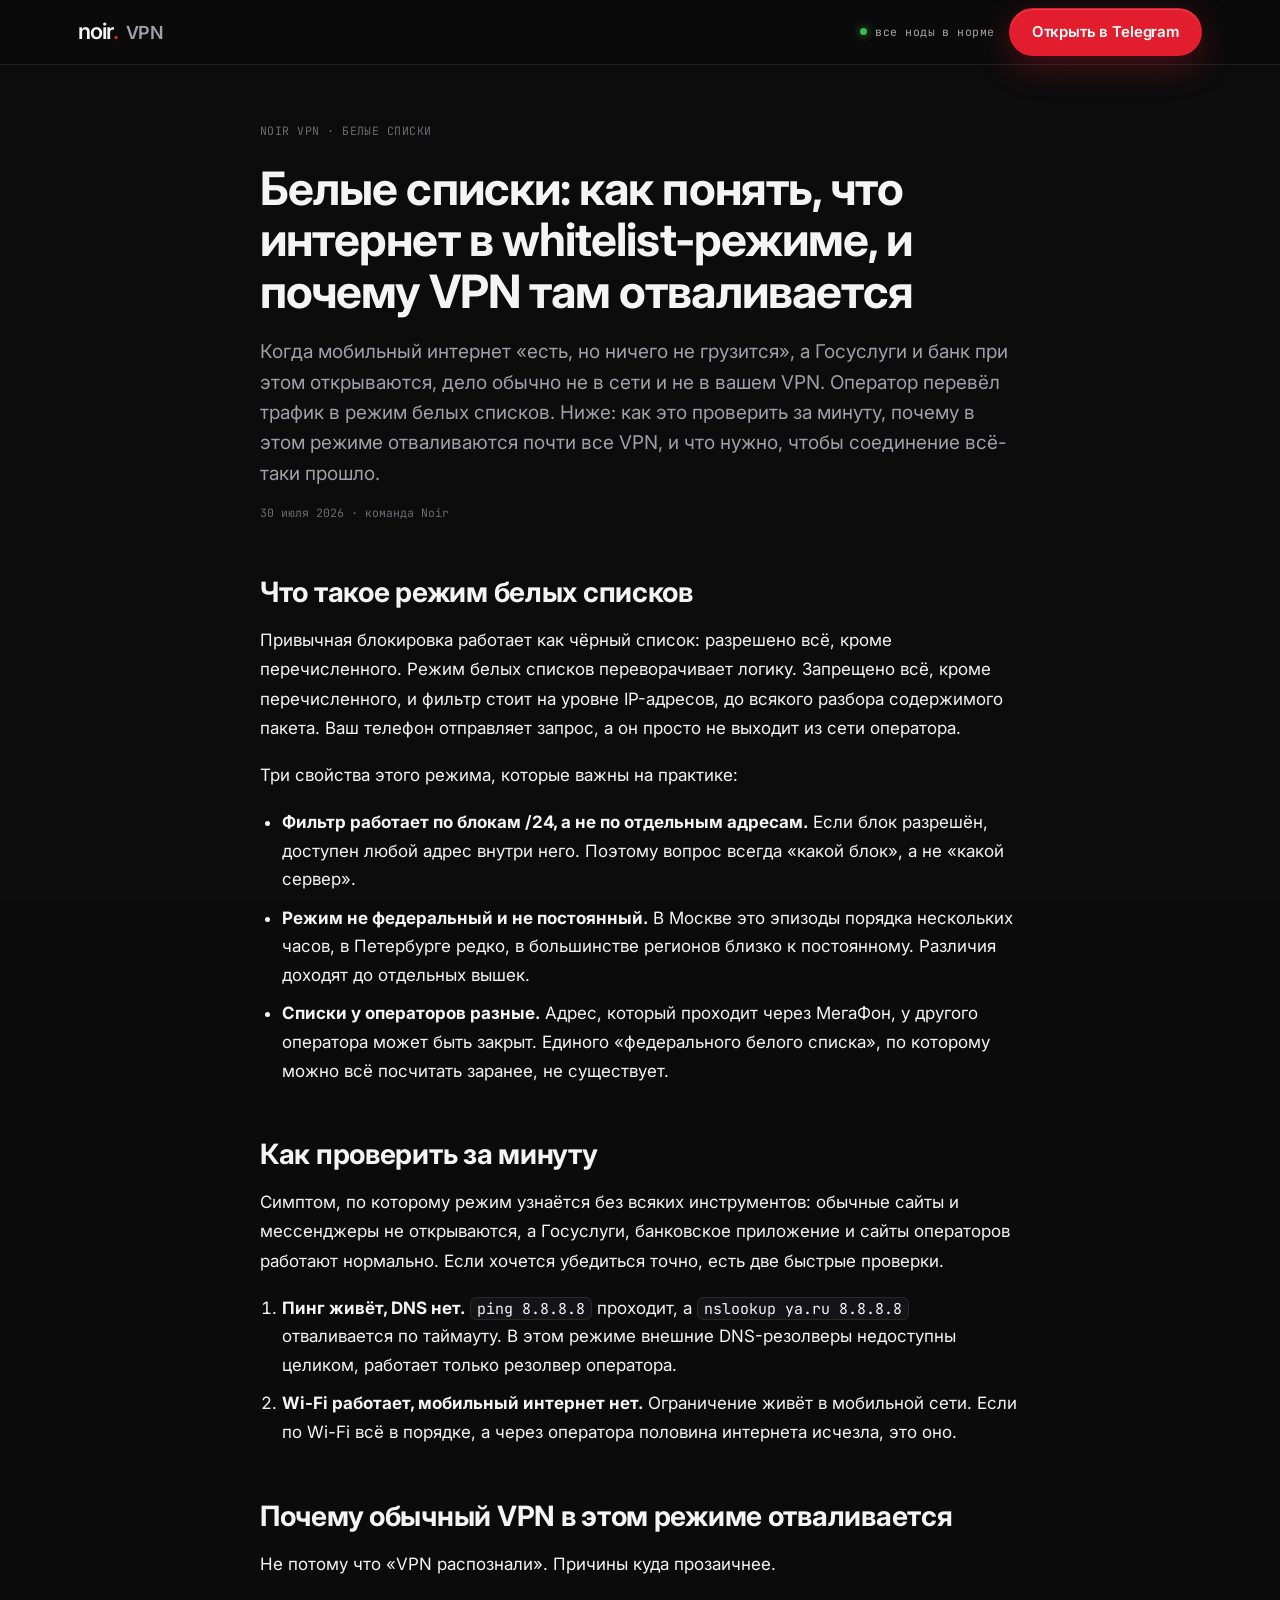
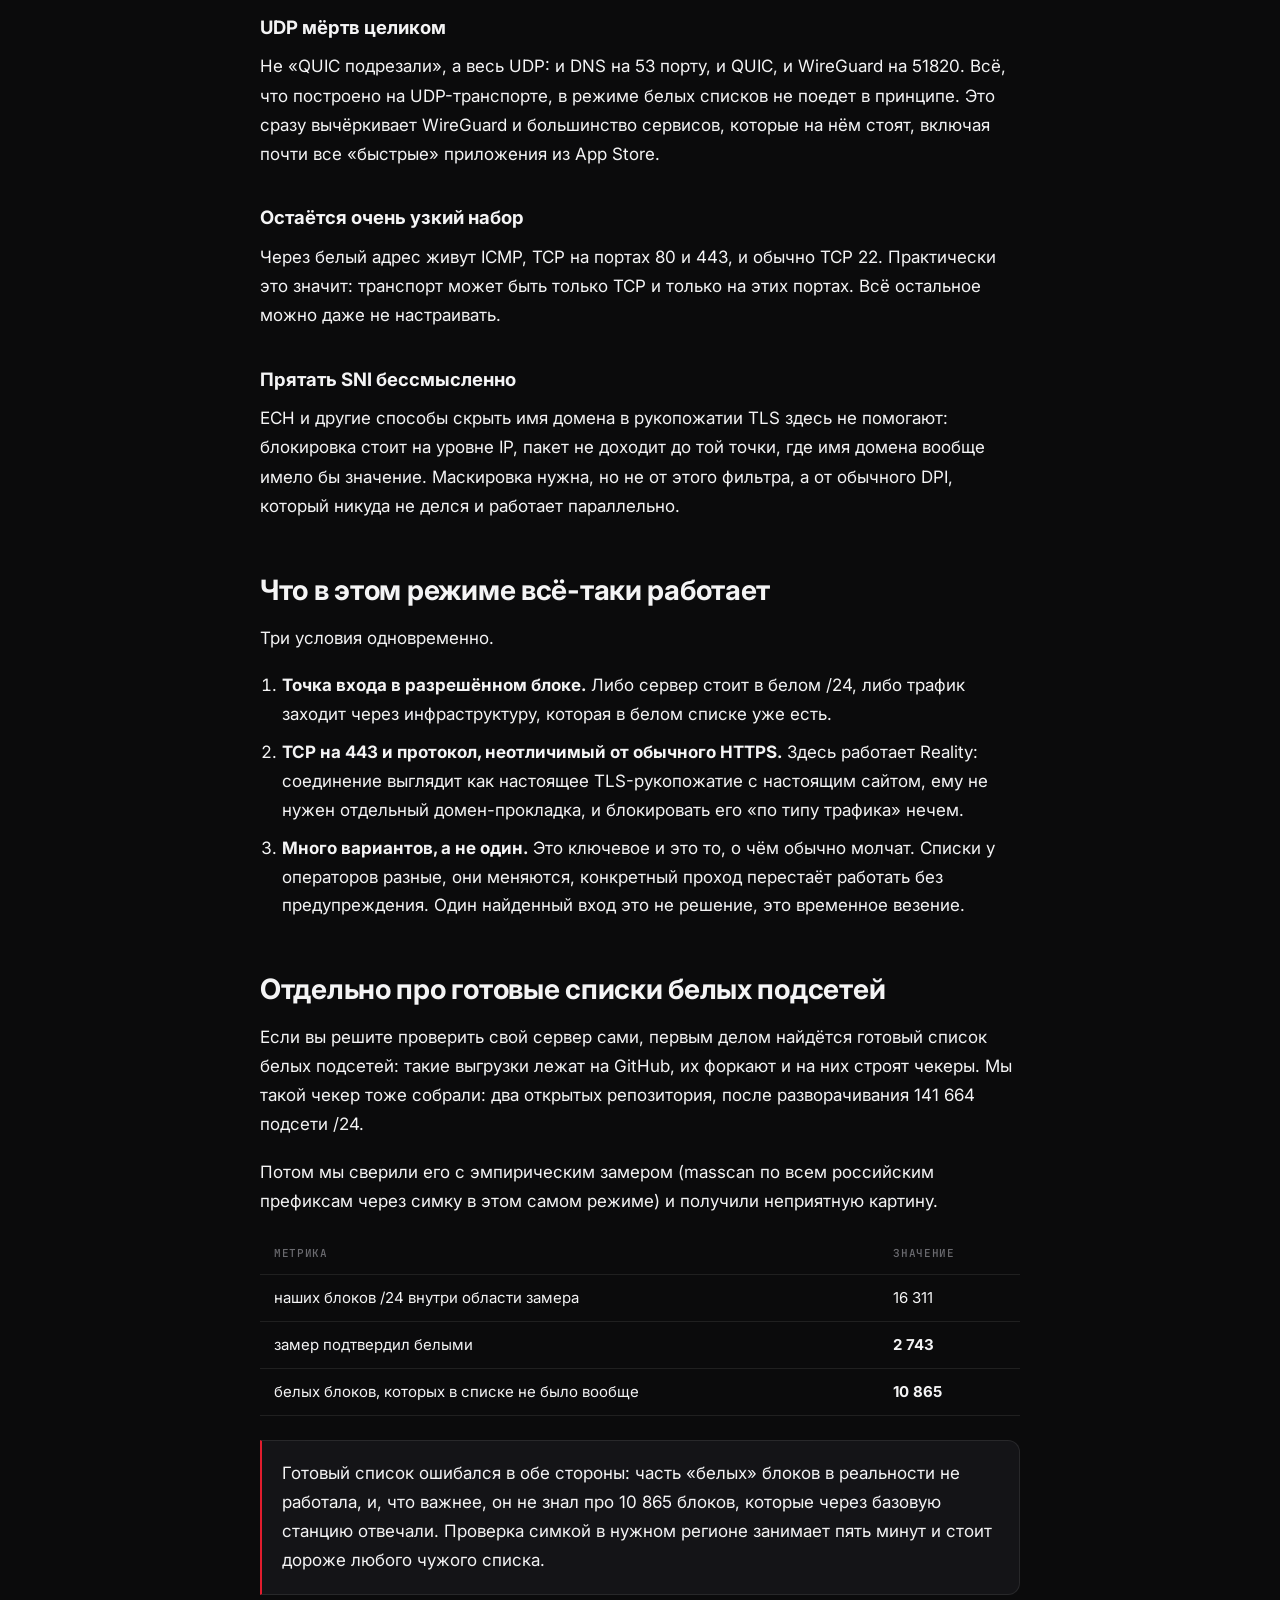
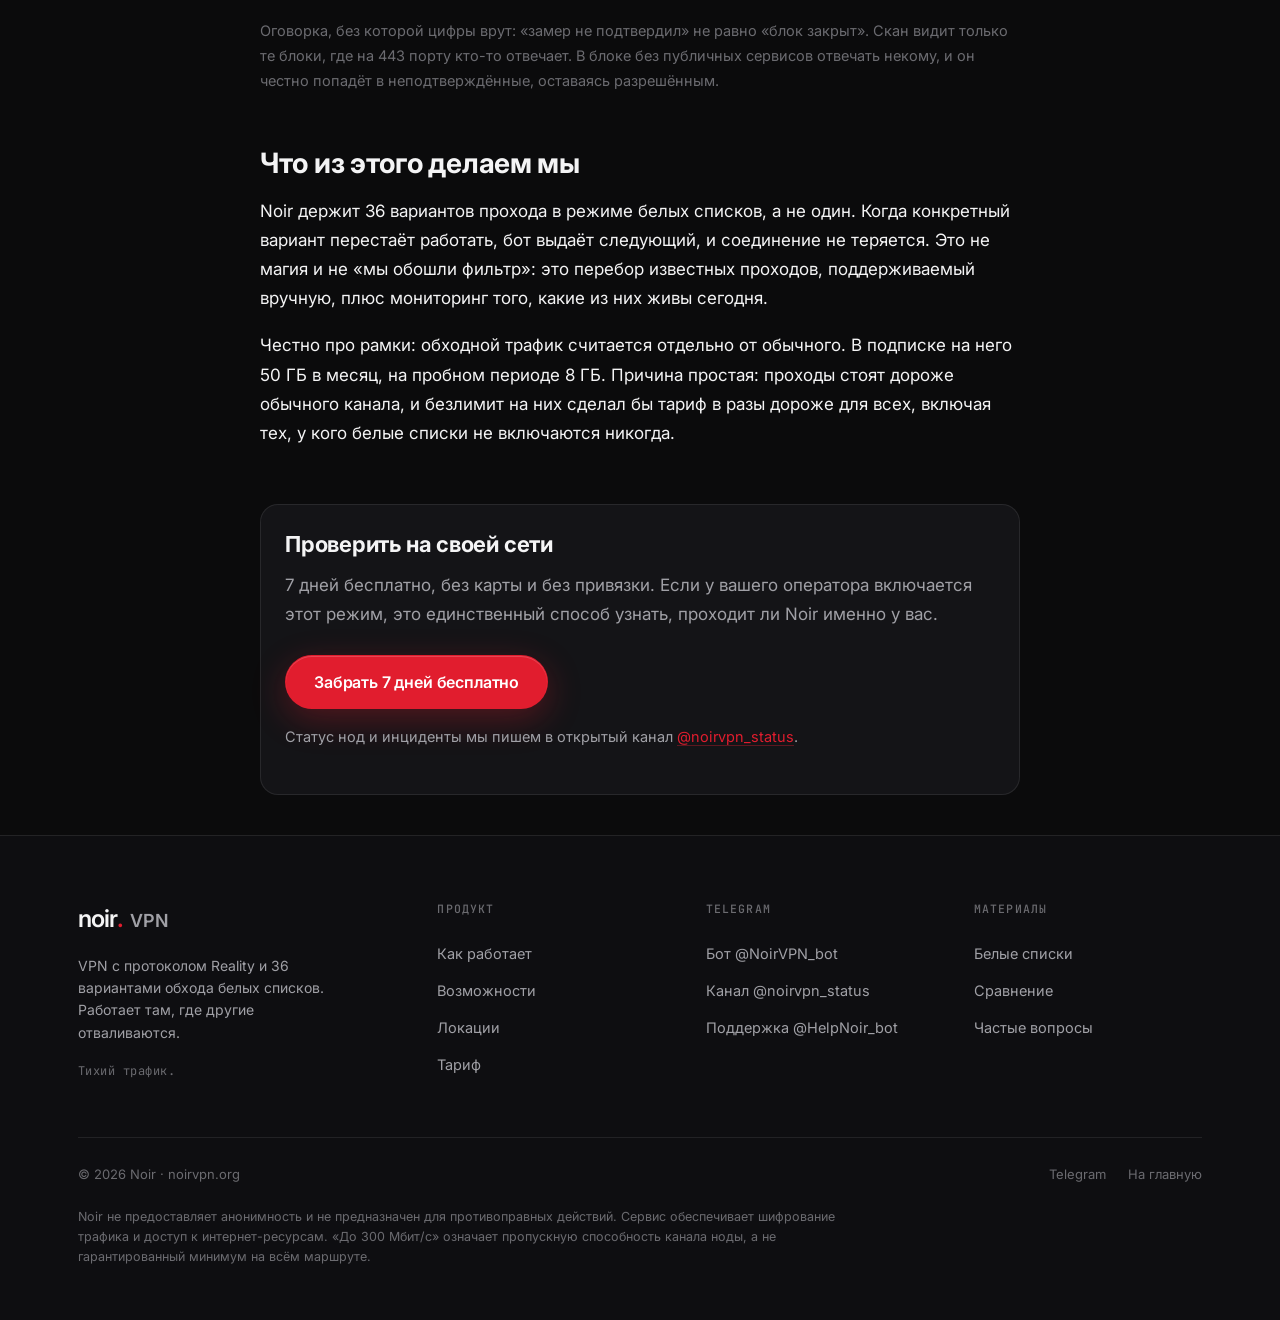
==== belye-spiski/index.html @ 599c1726 "статья про белые списки, длинные тире вычищены из текстов Новая страница noirvpn.org/belye-spiski/: " ====
<!DOCTYPE html>
<html lang="ru" data-accent="red">
<head>
<meta charset="utf-8" />
<meta name="viewport" content="width=device-width, initial-scale=1" />
<title>Белые списки: как понять, что интернет в whitelist-режиме, и почему VPN там отваливается</title>
<meta name="description" content="Что такое режим белых списков у мобильных операторов, как проверить его за минуту, почему WireGuard и QUIC в нём не работают вообще и что нужно, чтобы соединение всё-таки прошло." />
<meta name="robots" content="index, follow, max-image-preview:large, max-snippet:-1" />
<link rel="canonical" href="https://noirvpn.org/belye-spiski/" />
<meta name="theme-color" content="#0B0B0C" />

<meta property="og:type" content="article" />
<meta property="og:site_name" content="Noir VPN" />
<meta property="og:locale" content="ru_RU" />
<meta property="og:url" content="https://noirvpn.org/belye-spiski/" />
<meta property="og:title" content="Белые списки: как понять, что интернет в whitelist-режиме" />
<meta property="og:description" content="Проверка за минуту, почему UDP-протоколы в этом режиме мертвы целиком и что остаётся работать." />
<meta property="og:image" content="https://noirvpn.org/og.png" />
<meta property="og:image:width" content="1200" />
<meta property="og:image:height" content="630" />
<meta name="twitter:card" content="summary_large_image" />
<meta name="twitter:title" content="Белые списки: как понять, что интернет в whitelist-режиме" />
<meta name="twitter:description" content="Проверка за минуту, почему UDP-протоколы в этом режиме мертвы целиком и что остаётся работать." />
<meta name="twitter:image" content="https://noirvpn.org/og.png" />

<link rel="icon" href="/favicon.svg" type="image/svg+xml" />
<link rel="apple-touch-icon" href="/icon-180.png" />

<link rel="preconnect" href="https://fonts.googleapis.com" />
<link rel="preconnect" href="https://fonts.gstatic.com" crossorigin />
<link href="https://fonts.googleapis.com/css2?family=Inter:wght@400;500;600;700&family=JetBrains+Mono:wght@400;500&display=swap" rel="stylesheet" />
<link rel="stylesheet" href="/noir-landing.css" />
<style>
  .art-top{border-bottom:1px solid var(--border);background:rgba(11,11,12,0.9);backdrop-filter:blur(14px);
           position:sticky;top:0;z-index:30;}
  .art-top .wrap{display:flex;align-items:center;justify-content:space-between;gap:16px;height:64px;}
  .art{max-width:760px;margin:0 auto;padding:56px 0 40px;}
  .art .crumbs{font-family:var(--mono);font-size:11.5px;color:var(--faint);letter-spacing:0.04em;
                text-transform:uppercase;margin:0 0 22px;}
  .art .crumbs a{color:var(--faint);text-decoration:none;border-bottom:none;}
  .art .crumbs a:hover{color:var(--muted);}
  .art h1{font-size:clamp(30px,5.4vw,46px);line-height:1.12;letter-spacing:-0.02em;margin:0 0 20px;}
  .art .stand{font-size:19px;line-height:1.6;color:var(--muted);margin:0 0 14px;text-wrap:pretty;}
  .art .meta{font-family:var(--mono);font-size:11.5px;color:var(--faint);margin:0 0 44px;}
  .art h2{font-size:clamp(22px,3.4vw,28px);line-height:1.25;letter-spacing:-0.01em;margin:52px 0 16px;}
  .art h3{font-size:18.5px;margin:34px 0 10px;}
  .art p{margin:0 0 18px;line-height:1.72;text-wrap:pretty;}
  .art ul,.art ol{margin:0 0 20px;padding-left:22px;}
  .art li{margin:0 0 10px;line-height:1.68;}
  .art code{font-family:var(--mono);font-size:0.88em;background:var(--surface);border:1px solid var(--border);
            border-radius:6px;padding:1px 6px;color:var(--text);}
  .art a{color:var(--accent);text-decoration:none;border-bottom:1px solid rgba(var(--accent-rgb),0.35);}
  .art a:hover{border-bottom-color:var(--accent);}
  /* кнопки не трогаем: у них своя заливка и свой цвет текста */
  .art a.btn{color:var(--accent-ink);border-bottom:none;}
  .art a.btn:hover{border-bottom:none;}
  .art .callout{background:var(--surface);border:1px solid var(--border);border-left:2px solid var(--accent);
                border-radius:0 var(--radius-sm) var(--radius-sm) 0;padding:18px 20px;margin:0 0 24px;}
  .art .callout p:last-child{margin:0;}
  .art table{width:100%;border-collapse:collapse;margin:0 0 24px;font-size:15px;}
  .art th,.art td{text-align:left;padding:11px 14px;border-bottom:1px solid var(--border);vertical-align:top;}
  .art th{font-family:var(--mono);font-size:11px;letter-spacing:0.06em;text-transform:uppercase;color:var(--faint);
          font-weight:500;}
  .art td b{color:var(--text);}
  .art .end{margin:56px 0 0;padding:26px 24px;background:var(--surface);border:1px solid var(--border);
            border-radius:var(--radius);}
  .art .end h2{margin:0 0 12px;font-size:22px;}
  .art .end p{color:var(--muted);}
  .art .end .btn{margin-top:8px;}
  .art .note{font-size:14.5px;color:var(--faint);}
  @media (max-width:760px){
    /* на лендинге кнопка в шапке уступает место бургеру, здесь бургера нет: возвращаем её */
    .art-top .nav-cta .btn-primary{display:inline-flex;padding:0 14px;height:36px;font-size:13.5px;}
    .art-top .nav-status{display:none;}
  }
  @media (max-width:560px){
    .art{padding:36px 0 30px;}
    .art h2{margin:40px 0 14px;}
  }
</style>

<script type="application/ld+json">
{
  "@context": "https://schema.org",
  "@graph": [
    {
      "@type": "Article",
      "@id": "https://noirvpn.org/belye-spiski/#article",
      "headline": "Белые списки: как понять, что интернет в whitelist-режиме, и почему VPN там отваливается",
      "description": "Что такое режим белых списков у мобильных операторов, как проверить его за минуту, почему WireGuard и QUIC в нём не работают вообще и что нужно, чтобы соединение всё-таки прошло.",
      "inLanguage": "ru",
      "datePublished": "2026-07-30",
      "dateModified": "2026-07-30",
      "author": { "@type": "Organization", "name": "Noir VPN", "url": "https://noirvpn.org/" },
      "publisher": { "@type": "Organization", "name": "Noir VPN", "url": "https://noirvpn.org/" },
      "mainEntityOfPage": "https://noirvpn.org/belye-spiski/",
      "image": "https://noirvpn.org/og.png",
      "about": ["Whitelist-режим мобильного интернета", "Обход белых списков", "VLESS Reality"]
    },
    {
      "@type": "BreadcrumbList",
      "itemListElement": [
        { "@type": "ListItem", "position": 1, "name": "Noir VPN", "item": "https://noirvpn.org/" },
        { "@type": "ListItem", "position": 2, "name": "Белые списки", "item": "https://noirvpn.org/belye-spiski/" }
      ]
    }
  ]
}
</script>
</head>
<body>

<header class="art-top">
  <div class="wrap">
    <a class="brand" href="/" aria-label="Noir VPN">noir<span class="dot">.</span><span class="vpn">VPN</span></a>
    <div class="nav-cta">
      <span class="nav-status"><span class="live"></span>все ноды в норме</span>
      <a class="btn btn-primary" href="https://t.me/NoirVPN_bot?start=lp" target="_blank" rel="noopener">Открыть в Telegram</a>
    </div>
  </div>
</header>

<div class="wrap">
<article class="art">

  <p class="crumbs"><a href="/">Noir VPN</a> · Белые списки</p>

  <h1>Белые списки: как понять, что интернет в whitelist-режиме, и почему VPN там отваливается</h1>

  <p class="stand">Когда мобильный интернет «есть, но ничего не грузится», а Госуслуги и банк при этом
  открываются, дело обычно не в сети и не в вашем VPN. Оператор перевёл трафик в режим белых списков.
  Ниже: как это проверить за минуту, почему в этом режиме отваливаются почти все VPN, и что нужно,
  чтобы соединение всё-таки прошло.</p>

  <p class="meta">30 июля 2026 · команда Noir</p>

  <h2>Что такое режим белых списков</h2>

  <p>Привычная блокировка работает как чёрный список: разрешено всё, кроме перечисленного. Режим белых
  списков переворачивает логику. Запрещено всё, кроме перечисленного, и фильтр стоит на уровне IP-адресов,
  до всякого разбора содержимого пакета. Ваш телефон отправляет запрос, а он просто не выходит из сети
  оператора.</p>

  <p>Три свойства этого режима, которые важны на практике:</p>

  <ul>
    <li><b>Фильтр работает по блокам /24, а не по отдельным адресам.</b> Если блок разрешён, доступен
    любой адрес внутри него. Поэтому вопрос всегда «какой блок», а не «какой сервер».</li>
    <li><b>Режим не федеральный и не постоянный.</b> В Москве это эпизоды порядка нескольких часов,
    в Петербурге редко, в большинстве регионов близко к постоянному. Различия доходят до отдельных вышек.</li>
    <li><b>Списки у операторов разные.</b> Адрес, который проходит через МегаФон, у другого оператора
    может быть закрыт. Единого «федерального белого списка», по которому можно всё посчитать заранее,
    не существует.</li>
  </ul>

  <h2>Как проверить за минуту</h2>

  <p>Симптом, по которому режим узнаётся без всяких инструментов: обычные сайты и мессенджеры не
  открываются, а Госуслуги, банковское приложение и сайты операторов работают нормально. Если хочется
  убедиться точно, есть две быстрые проверки.</p>

  <ol>
    <li><b>Пинг живёт, DNS нет.</b> <code>ping 8.8.8.8</code> проходит, а <code>nslookup ya.ru 8.8.8.8</code>
    отваливается по таймауту. В этом режиме внешние DNS-резолверы недоступны целиком, работает только
    резолвер оператора.</li>
    <li><b>Wi-Fi работает, мобильный интернет нет.</b> Ограничение живёт в мобильной сети. Если по Wi-Fi
    всё в порядке, а через оператора половина интернета исчезла, это оно.</li>
  </ol>

  <h2>Почему обычный VPN в этом режиме отваливается</h2>

  <p>Не потому что «VPN распознали». Причины куда прозаичнее.</p>

  <h3>UDP мёртв целиком</h3>

  <p>Не «QUIC подрезали», а весь UDP: и DNS на 53 порту, и QUIC, и WireGuard на 51820. Всё, что построено
  на UDP-транспорте, в режиме белых списков не поедет в принципе. Это сразу вычёркивает WireGuard и
  большинство сервисов, которые на нём стоят, включая почти все «быстрые» приложения из App Store.</p>

  <h3>Остаётся очень узкий набор</h3>

  <p>Через белый адрес живут ICMP, TCP на портах 80 и 443, и обычно TCP 22. Практически это значит:
  транспорт может быть только TCP и только на этих портах. Всё остальное можно даже не настраивать.</p>

  <h3>Прятать SNI бессмысленно</h3>

  <p>ECH и другие способы скрыть имя домена в рукопожатии TLS здесь не помогают: блокировка стоит на
  уровне IP, пакет не доходит до той точки, где имя домена вообще имело бы значение. Маскировка нужна,
  но не от этого фильтра, а от обычного DPI, который никуда не делся и работает параллельно.</p>

  <h2>Что в этом режиме всё-таки работает</h2>

  <p>Три условия одновременно.</p>

  <ol>
    <li><b>Точка входа в разрешённом блоке.</b> Либо сервер стоит в белом /24, либо трафик заходит через
    инфраструктуру, которая в белом списке уже есть.</li>
    <li><b>TCP на 443 и протокол, неотличимый от обычного HTTPS.</b> Здесь работает Reality: соединение
    выглядит как настоящее TLS-рукопожатие с настоящим сайтом, ему не нужен отдельный домен-прокладка,
    и блокировать его «по типу трафика» нечем.</li>
    <li><b>Много вариантов, а не один.</b> Это ключевое и это то, о чём обычно молчат. Списки у операторов
    разные, они меняются, конкретный проход перестаёт работать без предупреждения. Один найденный вход
    это не решение, это временное везение.</li>
  </ol>

  <h2>Отдельно про готовые списки белых подсетей</h2>

  <p>Если вы решите проверить свой сервер сами, первым делом найдётся готовый список белых подсетей:
  такие выгрузки лежат на GitHub, их форкают и на них строят чекеры. Мы такой чекер тоже собрали:
  два открытых репозитория, после разворачивания 141 664 подсети /24.</p>

  <p>Потом мы сверили его с эмпирическим замером (masscan по всем российским префиксам через симку
  в этом самом режиме) и получили неприятную картину.</p>

  <table>
    <thead><tr><th>метрика</th><th>значение</th></tr></thead>
    <tbody>
      <tr><td>наших блоков /24 внутри области замера</td><td>16 311</td></tr>
      <tr><td>замер подтвердил белыми</td><td><b>2 743</b></td></tr>
      <tr><td>белых блоков, которых в списке не было вообще</td><td><b>10 865</b></td></tr>
    </tbody>
  </table>

  <div class="callout">
    <p>Готовый список ошибался в обе стороны: часть «белых» блоков в реальности не работала, и, что важнее,
    он не знал про 10 865 блоков, которые через базовую станцию отвечали. Проверка симкой в нужном регионе
    занимает пять минут и стоит дороже любого чужого списка.</p>
  </div>

  <p class="note">Оговорка, без которой цифры врут: «замер не подтвердил» не равно «блок закрыт». Скан
  видит только те блоки, где на 443 порту кто-то отвечает. В блоке без публичных сервисов отвечать
  некому, и он честно попадёт в неподтверждённые, оставаясь разрешённым.</p>

  <h2>Что из этого делаем мы</h2>

  <p>Noir держит 36 вариантов прохода в режиме белых списков, а не один. Когда конкретный вариант
  перестаёт работать, бот выдаёт следующий, и соединение не теряется. Это не магия и не «мы обошли
  фильтр»: это перебор известных проходов, поддерживаемый вручную, плюс мониторинг того, какие из них
  живы сегодня.</p>

  <p>Честно про рамки: обходной трафик считается отдельно от обычного. В подписке на него 50 ГБ в месяц,
  на пробном периоде 8 ГБ. Причина простая: проходы стоят дороже обычного канала, и безлимит на них
  сделал бы тариф в разы дороже для всех, включая тех, у кого белые списки не включаются никогда.</p>

  <div class="end">
    <h2>Проверить на своей сети</h2>
    <p>7 дней бесплатно, без карты и без привязки. Если у вашего оператора включается этот режим, это
    единственный способ узнать, проходит ли Noir именно у вас.</p>
    <a class="btn btn-primary btn-lg" href="https://t.me/NoirVPN_bot?start=lp" target="_blank" rel="noopener">Забрать 7 дней бесплатно</a>
    <p class="note" style="margin-top:16px">Статус нод и инциденты мы пишем в открытый канал
    <a href="https://t.me/noirvpn_status" target="_blank" rel="noopener">@noirvpn_status</a>.</p>
  </div>

</article>
</div>

<footer class="footer">
  <div class="wrap">
    <div class="foot-grid">
      <div class="foot-brand">
        <a class="brand" href="/">noir<span class="dot">.</span><span class="vpn">VPN</span></a>
        <p>VPN с протоколом Reality и 36 вариантами обхода белых списков. Работает там, где другие отваливаются.</p>
        <div class="tag">Тихий трафик.</div>
      </div>
      <div class="foot-col">
        <h4>Продукт</h4>
        <a href="/#how">Как работает</a>
        <a href="/#features">Возможности</a>
        <a href="/#locations">Локации</a>
        <a href="/#pricing">Тариф</a>
      </div>
      <div class="foot-col">
        <h4>Telegram</h4>
        <a href="https://t.me/NoirVPN_bot?start=lp" target="_blank" rel="noopener">Бот @NoirVPN_bot</a>
        <a href="https://t.me/noirvpn_status" target="_blank" rel="noopener">Канал @noirvpn_status</a>
        <a href="https://t.me/HelpNoir_bot" target="_blank" rel="noopener">Поддержка @HelpNoir_bot</a>
      </div>
      <div class="foot-col">
        <h4>Материалы</h4>
        <a href="/belye-spiski/">Белые списки</a>
        <a href="/#compare">Сравнение</a>
        <a href="/#faq">Частые вопросы</a>
      </div>
    </div>
    <div class="foot-bottom">
      <span class="cp">© 2026 Noir · noirvpn.org</span>
      <div class="legal">
        <a href="https://t.me/NoirVPN_bot?start=lp" target="_blank" rel="noopener">Telegram</a>
        <a href="/">На главную</a>
      </div>
    </div>
    <p class="foot-disc">Noir не предоставляет анонимность и не предназначен для противоправных действий.
    Сервис обеспечивает шифрование трафика и доступ к интернет-ресурсам. «До 300 Мбит/с» означает
    пропускную способность канала ноды, а не гарантированный минимум на всём маршруте.</p>
  </div>
</footer>

</body>
</html>
---- noir-landing.css ----
/* ============================================================
   Noir VPN — лендинг. Dark premium (ElevenLabs-spirit × Noir).
   Один акцент (красный), дозированная атмосфера, воздух, типографика.
   ============================================================ */

/* ---- tokens ---- */
:root{
  --bg:        #0B0B0C;
  --bg-2:      #0E0E11;
  --surface:   #141417;
  --surface-2: #1A1A1F;
  --border:        rgba(244,244,245,0.09);
  --border-strong: rgba(244,244,245,0.15);
  --text:   #F4F4F5;
  --muted:  #A0A0A6;
  --faint:  #6B6B70;

  /* accent — switched to monochrome by [data-accent="mono"] */
  --accent:     #E11D2E;
  --accent-rgb: 225,29,46;
  --accent-ink: #fff;            /* text colour on top of accent fill */
  --glow:       0.42;            /* atmospheric glow multiplier */

  --success: #3FB950;

  --radius:    18px;
  --radius-sm: 12px;
  --radius-lg: 26px;
  --maxw: 1180px;

  --sans: "Inter", system-ui, -apple-system, sans-serif;
  --mono: "JetBrains Mono", ui-monospace, monospace;

  --ease: cubic-bezier(.22,.61,.36,1);
}

:root[data-accent="mono"]{
  --accent:     #F4F4F5;
  --accent-rgb: 244,244,245;
  --accent-ink: #0B0B0C;
  --glow:       0.16;
}

/* ---- reset ---- */
*{box-sizing:border-box;}
html{scroll-behavior:smooth;-webkit-text-size-adjust:100%;}
body{
  margin:0;background:var(--bg);color:var(--text);
  font-family:var(--sans);font-size:17px;line-height:1.6;
  -webkit-font-smoothing:antialiased;text-rendering:optimizeLegibility;
  overflow-x:hidden;
}
a{color:inherit;text-decoration:none;}
img{max-width:100%;display:block;}
button{font-family:inherit;cursor:pointer;}
::selection{background:rgba(var(--accent-rgb),0.30);color:#fff;}

/* page-wide grain + faint horizon glow on the body */
body::before{
  content:"";position:fixed;inset:0;z-index:0;pointer-events:none;opacity:0.5;mix-blend-mode:overlay;
  background-image:url("data:image/svg+xml,%3Csvg xmlns='http://www.w3.org/2000/svg' width='140' height='140'%3E%3Cfilter id='n'%3E%3CfeTurbulence type='fractalNoise' baseFrequency='0.9' numOctaves='2' stitchTiles='stitch'/%3E%3C/filter%3E%3Crect width='100%25' height='100%25' filter='url(%23n)' opacity='0.32'/%3E%3C/svg%3E");
}

.wrap{max-width:var(--maxw);margin:0 auto;padding:0 28px;position:relative;z-index:1;}

/* ---- shared bits ---- */
.eyebrow{
  display:inline-flex;align-items:center;gap:10px;
  font-family:var(--mono);font-size:12px;font-weight:500;letter-spacing:0.16em;
  text-transform:uppercase;color:var(--muted);
}
.eyebrow::before{
  content:"";width:7px;height:7px;border-radius:50%;
  background:var(--accent);box-shadow:0 0 12px rgba(var(--accent-rgb),0.9);
}
.eyebrow.no-dot::before{display:none;}

.section{padding:118px 0;position:relative;}
.section-head{max-width:720px;margin:0 0 56px;}
.section-head.center{margin-left:auto;margin-right:auto;text-align:center;}
h2.title{
  font-size:clamp(30px,4.4vw,46px);font-weight:600;letter-spacing:-0.03em;line-height:1.06;
  margin:18px 0 0;text-wrap:balance;
}
.section-head p.lead{
  margin:20px 0 0;font-size:19px;color:var(--muted);line-height:1.55;text-wrap:pretty;
}
.accent{color:var(--accent);}

/* divider rule between sections */
.rule{height:1px;background:var(--border);max-width:var(--maxw);margin:0 auto;}

/* ---- buttons ---- */
.btn{
  display:inline-flex;align-items:center;justify-content:center;gap:9px;
  height:48px;padding:0 22px;border-radius:999px;
  font-size:15px;font-weight:600;letter-spacing:-0.01em;
  border:1px solid transparent;transition:transform .18s var(--ease),background .2s,border-color .2s,box-shadow .2s;
  white-space:nowrap;
}
.btn svg{width:17px;height:17px;}
.btn-primary{
  background:var(--accent);color:var(--accent-ink);
  box-shadow:0 1px 0 rgba(255,255,255,0.18) inset, 0 10px 34px rgba(var(--accent-rgb),0.30);
}
.btn-primary:hover{transform:translateY(-1px);box-shadow:0 1px 0 rgba(255,255,255,0.22) inset,0 14px 42px rgba(var(--accent-rgb),0.42);}
.btn-ghost{
  background:rgba(244,244,245,0.04);color:var(--text);border-color:var(--border-strong);
}
.btn-ghost:hover{background:rgba(244,244,245,0.08);transform:translateY(-1px);}
.btn-lg{height:54px;padding:0 28px;font-size:16px;}

/* ============================================================
   NAVBAR
   ============================================================ */
.nav{
  position:sticky;top:0;z-index:50;
  border-bottom:1px solid transparent;transition:border-color .3s,background .3s,backdrop-filter .3s;
}
.nav.scrolled{
  background:rgba(11,11,12,0.72);backdrop-filter:blur(18px) saturate(160%);
  -webkit-backdrop-filter:blur(18px) saturate(160%);border-bottom-color:var(--border);
}
.nav-inner{display:flex;align-items:center;gap:30px;height:70px;}
.brand{display:inline-flex;align-items:baseline;gap:0;font-weight:600;letter-spacing:-0.04em;font-size:22px;}
.brand .dot{color:var(--accent);}
.brand .vpn{font-weight:600;letter-spacing:-0.01em;margin-left:7px;font-size:18px;color:var(--muted);}
.nav-links{display:flex;align-items:center;gap:28px;margin-left:14px;}
.nav-links a{font-size:14.5px;color:var(--muted);transition:color .18s;letter-spacing:-0.005em;white-space:nowrap;}
.nav-links a:hover{color:var(--text);}
.nav-cta{margin-left:auto;display:flex;align-items:center;gap:14px;}
.nav-status{display:inline-flex;align-items:center;gap:8px;font-family:var(--mono);font-size:11.5px;color:var(--muted);letter-spacing:0.04em;white-space:nowrap;}
.nav-status .live{width:7px;height:7px;border-radius:50%;background:var(--success);box-shadow:0 0 9px rgba(63,185,80,0.8);animation:pulse 2.6s var(--ease) infinite;}
@keyframes pulse{0%,100%{opacity:1;}50%{opacity:0.45;}}
.nav-burger{display:none;width:42px;height:42px;border-radius:11px;background:rgba(244,244,245,0.05);border:1px solid var(--border);align-items:center;justify-content:center;flex-direction:column;gap:4px;}
.nav-burger i{width:17px;height:1.5px;background:var(--text);display:block;transition:transform .25s,opacity .2s;}
.nav-burger.open i:nth-child(1){transform:translateY(5.5px) rotate(45deg);}
.nav-burger.open i:nth-child(2){opacity:0;}
.nav-burger.open i:nth-child(3){transform:translateY(-5.5px) rotate(-45deg);}

/* mobile drawer */
.drawer{
  position:fixed;inset:0 0 0 auto;z-index:60;width:min(82vw,330px);
  background:var(--bg-2);border-left:1px solid var(--border);
  transform:translateX(100%);transition:transform .34s var(--ease);
  display:flex;flex-direction:column;padding:88px 26px 26px;gap:6px;
}
.drawer.open{transform:translateX(0);}
.drawer a{padding:14px 4px;font-size:18px;color:var(--text);border-bottom:1px solid var(--border);}
.drawer .btn{margin-top:18px;width:100%;}
.scrim{position:fixed;inset:0;z-index:55;background:rgba(0,0,0,0.55);opacity:0;pointer-events:none;transition:opacity .3s;backdrop-filter:blur(2px);}
.scrim.open{opacity:1;pointer-events:auto;}

/* ============================================================
   HERO
   ============================================================ */
.hero{position:relative;padding:74px 0 96px;overflow:hidden;}
.hero-atmos{position:absolute;inset:0;z-index:0;pointer-events:none;overflow:hidden;}
/* faint perspective grid, fades out toward centre */
.hero-grid{
  position:absolute;left:-20%;top:-30%;width:140%;height:150%;
  background-image:
    linear-gradient(rgba(244,244,245,0.05) 1px,transparent 1px),
    linear-gradient(90deg,rgba(244,244,245,0.05) 1px,transparent 1px);
  background-size:64px 64px;transform:perspective(900px) rotateX(54deg) scale(1.4);transform-origin:50% 18%;
  -webkit-mask:radial-gradient(120% 80% at 50% 8%,#000,transparent 70%);
  mask:radial-gradient(120% 80% at 50% 8%,#000,transparent 70%);
}
/* red horizon glow rising on the right, behind the device */
.hero-glow{
  position:absolute;right:-6%;top:38%;width:760px;height:760px;transform:translateY(-50%);
  background:radial-gradient(closest-side,
    rgba(var(--accent-rgb),calc(0.42 * var(--glow) / 0.42)),
    rgba(var(--accent-rgb),0.05) 52%,transparent 72%);
  filter:blur(20px);opacity:var(--glow);
}
.hero-glow.left{right:auto;left:-18%;top:78%;width:560px;height:560px;opacity:calc(var(--glow) * 0.6);}

.hero-inner{
  position:relative;z-index:1;display:grid;grid-template-columns:1.05fr 0.95fr;gap:60px;align-items:center;
  min-height:560px;
}
.hero-copy{max-width:560px;}
.hero h1{
  font-size:clamp(42px,6.0vw,72px);font-weight:600;letter-spacing:-0.04em;line-height:1.0;
  margin:26px 0 0;text-wrap:balance;
}
.hero h1 em{font-style:normal;color:var(--accent);}
.hero-sub{margin:26px 0 0;font-size:19.5px;line-height:1.55;color:var(--muted);max-width:500px;text-wrap:pretty;}
.hero-cta{display:flex;gap:14px;margin:36px 0 0;flex-wrap:wrap;}
.hero-trust{display:flex;flex-wrap:wrap;gap:8px 22px;margin:34px 0 0;}
.hero-trust span{display:inline-flex;align-items:center;gap:8px;font-size:13.5px;color:var(--muted);}
.hero-trust span::before{content:"";width:5px;height:5px;border-radius:50%;background:var(--faint);}
.hero-note{margin:18px 0 0;font-family:var(--mono);font-size:12px;color:var(--faint);letter-spacing:0.03em;}

/* ---- phone / Telegram bot mock ---- */
.device-col{display:flex;justify-content:center;align-items:center;position:relative;}
.phone{
  position:relative;width:300px;height:610px;border-radius:46px;
  background:linear-gradient(180deg,#1c1c20,#0d0d10);
  padding:11px;box-shadow:
    0 0 0 1px rgba(244,244,245,0.10),
    0 2px 1px rgba(255,255,255,0.10) inset,
    0 40px 90px rgba(0,0,0,0.6),
    0 0 80px rgba(var(--accent-rgb),calc(0.18 * var(--glow) / 0.42));
}
.phone-screen{
  position:relative;width:100%;height:100%;border-radius:36px;overflow:hidden;
  background:#0e1621;display:flex;flex-direction:column;
}
.phone-notch{position:absolute;top:9px;left:50%;transform:translateX(-50%);width:108px;height:26px;border-radius:14px;background:#000;z-index:5;}
/* TG chat header */
.tg-head{display:flex;align-items:center;gap:11px;padding:40px 14px 11px;background:#17212b;border-bottom:1px solid rgba(0,0,0,0.4);}
.tg-ava{width:40px;height:40px;border-radius:50%;flex:none;background:#0b0b0c;display:flex;align-items:center;justify-content:center;box-shadow:0 0 0 1px rgba(244,244,245,0.12);}
/* brand mark — «n» сквозь красную стрелу (текущий визуал бота/обложки) */
.arrow-n{position:relative;display:inline-flex;align-items:center;justify-content:center;width:var(--s);height:var(--s);flex:none;}
.arrow-n .gn{font-weight:600;font-size:calc(var(--s)*0.82);letter-spacing:-0.05em;line-height:1;color:#F4F4F5;position:relative;z-index:2;}
.arrow-n svg{position:absolute;inset:0;width:100%;height:100%;overflow:visible;}
.arrow-n .streak{z-index:1;}
.arrow-n .arrow{z-index:3;}
.tg-head .meta{min-width:0;}
.tg-head .nm{display:flex;align-items:center;gap:5px;font-size:14.5px;font-weight:600;color:#fff;}
.tg-head .nm svg{width:14px;height:14px;flex:none;}
.tg-head .st{font-size:12px;color:#5b93c4;margin-top:1px;}
/* chat body */
.tg-body{flex:1;padding:16px 13px;display:flex;flex-direction:column;gap:9px;background:
  linear-gradient(180deg,#0e1621,#0e1621);overflow:hidden;}
.tg-cover{
  border-radius:14px;overflow:hidden;position:relative;aspect-ratio:16 / 9;height:auto;flex:none;
  background:#0b0b0c;
  display:flex;align-items:center;justify-content:center;box-shadow:0 0 0 1px rgba(244,244,245,0.06);
}
.tg-cover img{width:100%;height:100%;object-fit:cover;}
.tg-cover .arrow-n{filter:drop-shadow(0 0 18px rgba(var(--accent-rgb),0.55));}
.tg-bubble{
  background:#182634;border-radius:4px 14px 14px 14px;padding:11px 13px;max-width:92%;
  font-size:12.7px;line-height:1.5;color:#e6edf3;align-self:flex-start;
}
.tg-bubble b{color:#fff;}
.tg-bubble .mono{font-family:var(--mono);font-size:11px;color:#8fb8d8;}
.tg-time{font-size:10px;color:#5b7184;text-align:right;margin-top:3px;}
.tg-btn{
  margin-top:auto;display:flex;flex-direction:column;gap:7px;
}
.tg-key{
  display:flex;align-items:center;justify-content:center;gap:8px;height:42px;border-radius:9px;
  background:rgba(var(--accent-rgb),0.16);border:1px solid rgba(var(--accent-rgb),0.42);
  color:#fff;font-size:13.5px;font-weight:600;
}
.tg-key.sec{background:rgba(255,255,255,0.05);border-color:rgba(255,255,255,0.12);color:#cdd7e0;font-weight:500;}
.tg-key .k{width:18px;height:18px;}
/* connected status pill floating on the phone */
.phone-status{
  position:absolute;left:50%;bottom:20px;transform:translateX(-50%);z-index:6;
  display:inline-flex;align-items:center;gap:8px;padding:8px 15px;border-radius:999px;
  background:rgba(11,11,12,0.86);border:1px solid var(--border-strong);backdrop-filter:blur(8px);
  font-family:var(--mono);font-size:11px;color:var(--text);white-space:nowrap;box-shadow:0 8px 24px rgba(0,0,0,0.5);
}
.phone-status .live{width:7px;height:7px;border-radius:50%;background:var(--success);box-shadow:0 0 9px rgba(63,185,80,0.9);animation:pulse 2.6s var(--ease) infinite;}

/* ============================================================
   MARQUEE / fact band
   ============================================================ */
.band{border-top:1px solid var(--border);border-bottom:1px solid var(--border);background:var(--bg-2);}
.band-inner{display:flex;flex-wrap:wrap;align-items:center;justify-content:center;gap:18px 36px;padding:24px 0;}
.band-item{display:flex;align-items:center;gap:10px;font-size:13.5px;color:var(--muted);white-space:nowrap;}
.band-item .mono{font-family:var(--mono);font-size:11.5px;color:var(--text);letter-spacing:0.02em;}
.band-item svg{width:17px;height:17px;color:var(--accent);flex:none;}

/* ============================================================
   PROBLEM
   ============================================================ */
.problem{background:var(--bg);}
.pain-grid{display:grid;grid-template-columns:repeat(3,1fr);gap:20px;margin-top:8px;}
.pain{
  padding:30px 28px;border-radius:var(--radius);background:var(--surface);border:1px solid var(--border);
  position:relative;
}
.pain .ix{font-family:var(--mono);font-size:12px;color:var(--accent);letter-spacing:0.1em;}
.pain h3{margin:16px 0 8px;font-size:19px;font-weight:600;letter-spacing:-0.02em;}
.pain p{margin:0;font-size:15px;color:var(--muted);line-height:1.55;}

/* ============================================================
   HOW IT WORKS
   ============================================================ */
.steps{display:grid;grid-template-columns:repeat(3,1fr);gap:22px;counter-reset:step;}
.step{
  position:relative;padding:34px 30px;border-radius:var(--radius);
  background:linear-gradient(180deg,var(--surface),var(--bg-2));border:1px solid var(--border);
}
.step .num{
  width:42px;height:42px;border-radius:12px;display:flex;align-items:center;justify-content:center;
  font-family:var(--mono);font-size:16px;font-weight:600;color:var(--accent);
  background:rgba(var(--accent-rgb),0.10);border:1px solid rgba(var(--accent-rgb),0.30);
}
.step h3{margin:22px 0 9px;font-size:20px;font-weight:600;letter-spacing:-0.02em;}
.step p{margin:0;font-size:15px;color:var(--muted);line-height:1.55;}
.step .tag{margin-top:16px;display:inline-flex;align-items:center;gap:7px;font-family:var(--mono);font-size:11.5px;color:var(--faint);letter-spacing:0.03em;}

/* ============================================================
   FEATURES
   ============================================================ */
.feat-grid{display:grid;grid-template-columns:repeat(3,1fr);gap:1px;background:var(--border);border:1px solid var(--border);border-radius:var(--radius);overflow:hidden;}
.feat{
  padding:34px 30px;background:var(--bg);transition:background .25s;position:relative;min-height:212px;
  display:flex;flex-direction:column;
}
.feat:hover{background:var(--surface);}
.feat .ico{width:38px;height:38px;color:var(--accent);}
.feat .ico svg{width:100%;height:100%;}
.feat h3{margin:20px 0 9px;font-size:19px;font-weight:600;letter-spacing:-0.02em;}
.feat p{margin:0;font-size:14.5px;color:var(--muted);line-height:1.55;}
.feat .more{margin-top:auto;padding-top:14px;font-family:var(--mono);font-size:11.5px;color:var(--faint);letter-spacing:0.03em;}

/* ============================================================
   LOCATIONS
   ============================================================ */
.locations{background:var(--bg-2);border-top:1px solid var(--border);border-bottom:1px solid var(--border);}
.loc-grid{display:grid;grid-template-columns:repeat(3,1fr);gap:20px;}
.loc{
  padding:26px 26px;border-radius:var(--radius);background:var(--surface);border:1px solid var(--border);
  display:flex;flex-direction:column;gap:18px;
}
.loc-top{display:flex;align-items:center;gap:14px;}
.loc-top > div{min-width:0;}
.loc-flag{width:46px;height:46px;border-radius:50%;overflow:hidden;flex:none;box-shadow:0 0 0 1px var(--border-strong);}
.loc-flag img{width:100%;height:100%;object-fit:cover;}
.loc-top .nm{display:flex;align-items:center;flex-wrap:wrap;gap:4px 9px;font-size:18px;font-weight:600;letter-spacing:-0.02em;}
.loc-top .nx{flex:none;font-family:var(--mono);font-size:10.5px;font-weight:500;color:var(--accent);letter-spacing:0.05em;padding:3px 9px;border-radius:999px;background:rgba(var(--accent-rgb),0.10);border:1px solid rgba(var(--accent-rgb),0.30);white-space:nowrap;}
.loc-top .code{font-family:var(--mono);font-size:12px;color:var(--faint);margin-top:2px;}
.loc-meta{display:flex;align-items:center;justify-content:space-between;border-top:1px solid var(--border);padding-top:16px;}
.loc-meta .stat{font-family:var(--mono);font-size:12px;color:var(--muted);}
.loc-meta .stat b{color:var(--text);font-weight:600;}
.loc-status{display:inline-flex;align-items:center;gap:8px;font-family:var(--mono);font-size:12px;color:var(--success);}
.loc-status .live{width:7px;height:7px;border-radius:50%;background:var(--success);box-shadow:0 0 9px rgba(63,185,80,0.8);animation:pulse 2.6s var(--ease) infinite;}
/* running text, not a flex row: inline spans must stay inside the sentence */
.loc-foot{margin-top:30px;font-size:14px;color:var(--muted);text-align:center;line-height:1.7;text-wrap:pretty;}

/* wide «36 обходов» card with brand cat */
.bypass{position:relative;margin-top:20px;border-radius:var(--radius);border:1px solid var(--border-strong);overflow:hidden;background:var(--surface);min-height:238px;display:flex;align-items:stretch;box-shadow:0 24px 60px rgba(0,0,0,0.35);}
.bypass-img{position:absolute;inset:0;width:100%;height:100%;object-fit:cover;object-position:50% 60%;opacity:0.78;transform:translateX(15%) scale(1.1);}
.bypass::before{content:"";position:absolute;inset:0;z-index:1;background:linear-gradient(90deg,rgba(11,11,12,0.97) 0%,rgba(11,11,12,0.90) 40%,rgba(11,11,12,0.30) 72%,rgba(11,11,12,0.02) 100%);}
.bypass-body{position:relative;z-index:2;display:flex;align-items:center;gap:36px;padding:42px 46px;max-width:780px;}
.bypass-num{flex:none;font-size:clamp(64px,7.5vw,94px);font-weight:600;letter-spacing:-0.05em;line-height:1;color:var(--accent);text-shadow:0 0 44px rgba(var(--accent-rgb),0.4);}
.bypass-txt h3{margin:0;font-size:22px;font-weight:600;letter-spacing:-0.02em;}
.bypass-txt p{margin:10px 0 0;font-size:15px;color:var(--muted);line-height:1.55;max-width:430px;text-wrap:pretty;}
.bypass-tag{margin-top:15px;font-family:var(--mono);font-size:11.5px;color:var(--faint);letter-spacing:0.03em;}

/* ============================================================
   HONESTY
   ============================================================ */
.honesty .h-grid{display:grid;grid-template-columns:1fr 1fr;gap:20px;margin-top:8px;}
.h-card{padding:34px 32px;border-radius:var(--radius);border:1px solid var(--border);background:var(--surface);}
.h-card.no{background:var(--bg-2);}
.h-card .lbl{display:inline-flex;align-items:center;gap:9px;font-family:var(--mono);font-size:12px;letter-spacing:0.08em;text-transform:uppercase;}
.h-card.yes .lbl{color:var(--success);}
.h-card.no .lbl{color:var(--faint);}
.h-list{list-style:none;margin:24px 0 0;padding:0;display:flex;flex-direction:column;gap:15px;}
.h-list li{display:flex;gap:13px;font-size:15.5px;line-height:1.5;color:var(--text);}
.h-list li span{margin-top:2px;flex:none;width:19px;height:19px;}
.h-card.no .h-list li{color:var(--muted);}
.h-mark{color:var(--success);}
.h-cross{color:var(--faint);}
.honesty-foot{margin-top:24px;font-size:14.5px;color:var(--faint);text-align:center;font-style:italic;}

/* ============================================================
   TRANSPARENCY / @noir_log
   ============================================================ */
.journal{background:var(--bg);}
.journal-inner{display:grid;grid-template-columns:0.9fr 1.1fr;gap:56px;align-items:center;}
.journal-copy .chan{display:inline-flex;align-items:center;gap:11px;margin-top:26px;padding:9px 16px 9px 9px;border-radius:999px;background:var(--surface);border:1px solid var(--border);}
.journal-copy .chan .av{width:34px;height:34px;border-radius:50%;background:#0b0b0c;display:flex;align-items:center;justify-content:center;box-shadow:0 0 0 1px var(--border-strong);}
.journal-copy .chan .av svg{width:18px;height:9px;}
.journal-copy .chan b{font-size:14px;}
.journal-copy .chan .h{font-family:var(--mono);font-size:11.5px;color:var(--faint);}
.posts{display:flex;flex-direction:column;gap:14px;}
.post{
  padding:22px 24px;border-radius:var(--radius);background:var(--surface);border:1px solid var(--border);
}
.post .ph{display:flex;align-items:center;gap:10px;margin-bottom:13px;}
.post .ph .av{width:30px;height:30px;border-radius:50%;background:#0b0b0c;display:flex;align-items:center;justify-content:center;box-shadow:0 0 0 1px var(--border-strong);font-weight:600;font-size:15px;letter-spacing:-0.05em;}
.post .ph .nm{font-size:13.5px;font-weight:600;}
.post .ph .t{font-family:var(--mono);font-size:11px;color:var(--faint);margin-left:auto;}
.post p{margin:0;font-size:14.5px;line-height:1.6;color:var(--text);}
.post p .mono{font-family:var(--mono);font-size:12.5px;color:var(--accent);}
.post .react{margin-top:14px;display:flex;gap:8px;}
.post .react span{font-size:12px;color:var(--muted);background:var(--bg-2);border:1px solid var(--border);border-radius:999px;padding:4px 11px;}

/* ============================================================
   COMPARISON
   ============================================================ */
.compare{background:var(--bg-2);border-top:1px solid var(--border);border-bottom:1px solid var(--border);}
.ctable{width:100%;border-collapse:separate;border-spacing:0;margin-top:8px;}
.ctable-scroll{overflow-x:auto;}
.ctable th,.ctable td{padding:18px 22px;text-align:left;border-bottom:1px solid var(--border);}
.ctable thead th{font-family:var(--mono);font-size:12px;font-weight:500;letter-spacing:0.05em;text-transform:uppercase;color:var(--muted);}
.ctable thead th.us{color:var(--text);}
.ctable .feat-name{font-size:15px;color:var(--muted);width:38%;}
.ctable td.us{background:rgba(var(--accent-rgb),0.05);}
.ctable .col-us-head{background:rgba(var(--accent-rgb),0.07);border-top-left-radius:var(--radius-sm);border-top-right-radius:var(--radius-sm);}
.ctable tbody td.us{font-weight:600;color:var(--text);}
.ctable tbody td{font-size:15px;color:var(--muted);}
.ctable .ok{color:var(--success);font-weight:600;}
.ctable .no{color:var(--faint);}
.ctable .us-brand{display:inline-flex;align-items:baseline;font-weight:600;letter-spacing:-0.03em;font-size:16px;}
.ctable .us-brand .dot{color:var(--accent);}

/* ============================================================
   PRICING
   ============================================================ */
.pricing{position:relative;overflow:hidden;}
.pricing .pglow{position:absolute;left:50%;top:30%;width:680px;height:680px;transform:translateX(-50%);
  background:radial-gradient(closest-side,rgba(var(--accent-rgb),0.12),transparent 70%);opacity:var(--glow);filter:blur(10px);pointer-events:none;}
.price-card{
  position:relative;z-index:1;max-width:640px;margin:8px auto 0;padding:46px 46px 40px;
  border-radius:var(--radius-lg);background:linear-gradient(180deg,var(--surface),var(--bg-2));
  border:1px solid var(--border-strong);
  box-shadow:0 1px 0 rgba(255,255,255,0.06) inset, 0 30px 80px rgba(0,0,0,0.45);
  text-align:center;
}
.price-trial{display:inline-flex;align-items:center;gap:9px;padding:8px 16px;border-radius:999px;background:rgba(var(--accent-rgb),0.12);border:1px solid rgba(var(--accent-rgb),0.3);font-family:var(--mono);font-size:12px;color:var(--text);letter-spacing:0.03em;}
.price-amount{margin:26px 0 0;display:flex;align-items:baseline;justify-content:center;gap:8px;}
.price-amount .from{font-size:14px;color:var(--muted);}
.price-amount .num{font-size:64px;font-weight:600;letter-spacing:-0.04em;line-height:1;}
.price-amount .per{font-size:17px;color:var(--muted);}
.price-sub{margin:14px 0 0;font-size:15px;color:var(--muted);}
.price-terms{display:flex;justify-content:center;gap:8px;margin:28px 0 0;flex-wrap:wrap;}
.term{padding:10px 16px 11px;border-radius:11px;background:var(--bg);border:1px solid var(--border);font-size:13px;color:var(--muted);text-align:center;min-width:98px;}
.term b{display:block;color:var(--muted);font-size:12px;font-weight:500;letter-spacing:0.02em;}
.term .pv{display:block;color:var(--text);font-size:16px;font-weight:600;margin-top:3px;}
.term i{display:block;font-style:normal;font-family:var(--mono);font-size:10px;color:var(--faint);margin-top:3px;white-space:nowrap;}
.term.best{border-color:rgba(var(--accent-rgb),0.4);background:rgba(var(--accent-rgb),0.06);}
.term.best .pv{color:var(--accent);}
.term.best i{color:rgba(var(--accent-rgb),0.75);}
.price-incl{display:grid;grid-template-columns:1fr 1fr;gap:12px 26px;margin:32px auto 0;max-width:460px;text-align:left;}
.price-incl li{display:flex;gap:11px;font-size:14.5px;color:var(--text);list-style:none;}
.price-incl li svg{width:18px;height:18px;color:var(--success);flex:none;margin-top:1px;}
.price-cta{margin:34px 0 0;}
.price-foot{margin:16px 0 0;font-family:var(--mono);font-size:11.5px;color:var(--faint);}

/* ============================================================
   FAQ
   ============================================================ */
.faq-list{max-width:820px;margin:8px auto 0;}
.faq-item{border-bottom:1px solid var(--border);}
.faq-q{
  width:100%;background:none;border:0;color:var(--text);text-align:left;
  display:flex;align-items:center;gap:18px;padding:24px 4px;font-size:18px;font-weight:500;letter-spacing:-0.01em;
}
.faq-q .ic{margin-left:auto;flex:none;width:22px;height:22px;position:relative;transition:transform .3s var(--ease);}
.faq-q .ic::before,.faq-q .ic::after{content:"";position:absolute;background:var(--muted);border-radius:2px;}
.faq-q .ic::before{left:50%;top:3px;width:1.6px;height:16px;transform:translateX(-50%);transition:opacity .3s,transform .3s;}
.faq-q .ic::after{top:50%;left:3px;height:1.6px;width:16px;transform:translateY(-50%);}
.faq-item.open .faq-q .ic::before{opacity:0;}
.faq-item.open .faq-q{color:var(--text);}
.faq-a{overflow:hidden;height:0;transition:height .32s var(--ease);}
.faq-a-inner{padding:0 4px 26px;font-size:15.5px;color:var(--muted);line-height:1.6;max-width:680px;}
.faq-a-inner .mono{font-family:var(--mono);font-size:13px;color:var(--text);}

/* ============================================================
   FINAL CTA + FOOTER
   ============================================================ */
.final{position:relative;overflow:hidden;text-align:center;padding:150px 0 140px;}
.final-bg{position:absolute;inset:0;z-index:0;pointer-events:none;}
.final-bg img{width:100%;height:100%;object-fit:cover;object-position:50% 30%;opacity:0.5;transform:translateX(12%) scale(1.14);}
.final-bg::after{content:"";position:absolute;inset:0;background:radial-gradient(46% 52% at 50% 44%,rgba(11,11,12,0.62),transparent 74%),linear-gradient(180deg,var(--bg) 0%,rgba(11,11,12,0.52) 30%,rgba(11,11,12,0.68) 68%,var(--bg) 100%);}
.final h2,.final p{text-shadow:0 2px 26px rgba(0,0,0,0.85);}
.final .fglow{position:absolute;left:50%;bottom:-40%;width:1100px;height:900px;transform:translateX(-50%);
  background:radial-gradient(closest-side,rgba(var(--accent-rgb),0.22),transparent 66%);opacity:var(--glow);filter:blur(24px);pointer-events:none;}
.final h2{position:relative;z-index:1;font-size:clamp(34px,5.4vw,60px);font-weight:600;letter-spacing:-0.035em;line-height:1.02;margin:0 auto;max-width:760px;text-wrap:balance;}
.final p{position:relative;z-index:1;margin:22px auto 0;font-size:19px;color:var(--muted);max-width:520px;}
.final .hero-cta{position:relative;z-index:1;justify-content:center;}
.final .price-foot{position:relative;z-index:1;}

.footer{border-top:1px solid var(--border);background:var(--bg-2);padding:64px 0 40px;}
.foot-grid{display:grid;grid-template-columns:1.4fr 1fr 1fr 1fr;gap:40px;}
.foot-brand .brand{font-size:24px;}
.foot-brand p{margin:16px 0 0;font-size:14px;color:var(--muted);max-width:280px;line-height:1.6;}
.foot-brand .tag{margin-top:18px;font-family:var(--mono);font-size:12px;color:var(--faint);letter-spacing:0.04em;}
.foot-col h4{margin:0 0 16px;font-family:var(--mono);font-size:11.5px;font-weight:500;letter-spacing:0.1em;text-transform:uppercase;color:var(--faint);}
.foot-col a{display:block;padding:7px 0;font-size:14.5px;color:var(--muted);transition:color .18s;}
.foot-col a:hover{color:var(--text);}
.foot-bottom{display:flex;align-items:center;justify-content:space-between;gap:20px;margin-top:54px;padding-top:26px;border-top:1px solid var(--border);flex-wrap:wrap;}
.foot-bottom .cp{font-size:13px;color:var(--faint);}
.foot-bottom .legal{display:flex;gap:22px;}
.foot-bottom .legal a{font-size:13px;color:var(--faint);}
.foot-bottom .legal a:hover{color:var(--muted);}
.foot-disc{margin-top:22px;font-size:12.5px;color:var(--faint);line-height:1.6;max-width:760px;}

/* ============================================================
   scroll reveal
   ============================================================ */
.reveal{opacity:0;transform:translateY(22px);transition:opacity .7s var(--ease),transform .7s var(--ease);}
.reveal.in{opacity:1;transform:none;}
@media (prefers-reduced-motion:reduce){
  .reveal{opacity:1;transform:none;transition:none;}
  *{scroll-behavior:auto;}
}

/* ============================================================
   STICKY MOBILE CTA BAR
   ============================================================ */
.mcta{
  position:fixed;left:0;right:0;bottom:0;z-index:45;
  display:none;align-items:center;gap:13px;
  padding:11px 16px calc(11px + env(safe-area-inset-bottom));
  background:rgba(11,11,12,0.82);
  backdrop-filter:blur(18px) saturate(160%);-webkit-backdrop-filter:blur(18px) saturate(160%);
  border-top:1px solid var(--border-strong);
  transform:translateY(130%);transition:transform .42s var(--ease);
}
.mcta.show{transform:none;}
.mcta .ic{width:40px;height:40px;border-radius:12px;flex:none;display:flex;align-items:center;justify-content:center;background:rgba(244,244,245,0.06);border:1px solid var(--border);}
.mcta .ic svg{width:20px;height:20px;color:var(--accent);}
.mcta .tx{display:flex;flex-direction:column;min-width:0;flex:1 1 auto;line-height:1.2;overflow:hidden;}
.mcta .tx b{font-size:13.5px;font-weight:600;color:var(--text);white-space:nowrap;overflow:hidden;text-overflow:ellipsis;}
.mcta .tx i{font-style:normal;font-family:var(--mono);font-size:10px;color:var(--muted);letter-spacing:0.01em;margin-top:3px;white-space:nowrap;overflow:hidden;text-overflow:ellipsis;}
.mcta .go{margin-left:auto;flex:none;display:inline-flex;align-items:center;justify-content:center;height:44px;padding:0 19px;border-radius:999px;background:var(--accent);color:var(--accent-ink);font-size:14.5px;font-weight:600;box-shadow:0 8px 24px rgba(var(--accent-rgb),0.34);}
/* tiny phones: give the label room before the pill starts eating it */
@media (max-width:380px){
  .mcta{gap:10px;padding-left:14px;padding-right:14px;}
  .mcta .ic{display:none;}
  .mcta .go{padding:0 16px;font-size:14px;}
}

/* ============================================================
   RESPONSIVE
   ============================================================ */
@media (max-width:1000px){
  .hero-inner{grid-template-columns:1fr;gap:48px;min-height:0;}
  .device-col{order:-1;}
  .hero-copy{max-width:none;}
  .journal-inner{grid-template-columns:1fr;gap:36px;}
  .feat-grid{grid-template-columns:repeat(2,1fr);}
  .pain-grid,.steps,.loc-grid{grid-template-columns:1fr;}
  .honesty .h-grid{grid-template-columns:1fr;}
  .foot-grid{grid-template-columns:1fr 1fr;gap:32px;}
}

/* ---- tablet → phone: nav collapses to burger, columns stack ---- */
@media (max-width:760px){
  .nav-links,.nav-status{display:none;}
  .nav-burger{display:flex;}
  .nav-cta .btn-primary{display:none;}
  .nav-cta{margin-left:auto;gap:10px;}
  .nav-inner{height:62px;gap:18px;}

  .section{padding:72px 0;}
  .section-head{margin-bottom:38px;}
  .wrap{padding:0 24px;}
  .section-head p.lead{font-size:16.5px;}

  /* hero leads with copy, device follows */
  .device-col{order:0;margin-top:4px;}
  .hero{padding:38px 0 60px;}
  .hero-inner{gap:40px;}
  .hero h1{margin-top:20px;}
  .hero-sub{font-size:17px;margin-top:20px;}
  .hero-cta{margin-top:28px;}
  .hero-trust{margin-top:26px;gap:8px 18px;}

  .feat-grid{grid-template-columns:1fr;}
  .price-incl{grid-template-columns:1fr;}
  /* stacked band: centre the block, keep items left-aligned so the icons line up */
  .band-inner{flex-direction:column;align-items:flex-start;flex-wrap:nowrap;
              width:max-content;max-width:100%;gap:13px;padding:22px 24px;}
  .band-item{white-space:normal;}

  /* footer: brand spans full row, link columns share the next ---- */
  .foot-grid{grid-template-columns:repeat(3,1fr);gap:30px 20px;}
  .foot-brand{grid-column:1 / -1;}
  .foot-brand p{max-width:none;}
  .foot-bottom{flex-direction:column;align-items:flex-start;}

  /* room for the sticky CTA bar */
  body{padding-bottom:72px;}
  .mcta{display:flex;}
}

/* ---- comparison table → stacked cards on phones ---- */
@media (max-width:640px){
  .compare [style*="overflow-x"]{overflow:visible !important;}
  .ctable{margin-top:4px;}
  .ctable thead{position:absolute;width:1px;height:1px;padding:0;margin:-1px;overflow:hidden;clip:rect(0 0 0 0);border:0;}
  .ctable,.ctable tbody,.ctable tr,.ctable td{display:block;width:auto;}
  .ctable tr{
    background:var(--surface);border:1px solid var(--border);border-radius:var(--radius);
    margin-bottom:14px;overflow:hidden;
  }
  .ctable td{border-bottom:1px solid var(--border);padding:13px 18px;font-size:14px;}
  .ctable tr td:last-child{border-bottom:0;}
  .ctable td.feat-name{
    width:auto;font-size:15px;font-weight:600;color:var(--text);letter-spacing:-0.01em;
    background:rgba(var(--accent-rgb),0.06);
  }
  /* label out of flow, so the cell text keeps normal inline wrapping */
  .ctable td[data-th]{display:block;position:relative;padding-left:132px;}
  .ctable td[data-th]::before{
    content:attr(data-th);position:absolute;left:18px;top:14px;width:102px;
    font-family:var(--mono);font-size:10px;letter-spacing:0.05em;text-transform:uppercase;
    color:var(--faint);
  }
  .ctable tbody td.us{background:rgba(var(--accent-rgb),0.05);}
  .ctable tbody td.us[data-th]::before{color:var(--accent);}
}

/* ---- small phones ---- */
@media (max-width:560px){
  .hero-cta{flex-direction:column;}
  .hero-cta .btn{width:100%;}
  .btn-lg{white-space:normal;height:auto;min-height:54px;padding-top:10px;padding-bottom:10px;text-align:center;}
  .price-cta .btn{width:100%;}
  .price-card{padding:34px 20px 30px;}
  .price-amount .num{font-size:50px;}
  .price-terms{gap:8px;}
  .term{min-width:0;flex:1 1 calc(50% - 4px);}
  .final{padding:84px 0;}
  .final p{font-size:17px;}
}

@media (max-width:420px){
  .wrap{padding:0 22px;}
  .section{padding:60px 0;}
  h2.title{font-size:27px;}
  .hero h1{font-size:37px;}
  .foot-grid{grid-template-columns:1fr 1fr;}
  .phone{width:min(300px,calc(100vw - 56px));height:auto;aspect-ratio:300 / 610;}
}

/* ---- bypass card & final photo on phones ---- */
@media (max-width:760px){
  .bypass{min-height:0;}
  .bypass-img{object-position:60% 55%;opacity:0.55;transform:none;}
  .bypass::before{background:linear-gradient(180deg,rgba(11,11,12,0.55) 0%,rgba(11,11,12,0.92) 58%,rgba(11,11,12,0.97) 100%);}
  .bypass-body{flex-direction:column;align-items:flex-start;gap:12px;padding:120px 24px 28px;}
  .bypass-num{font-size:64px;}
  .bypass-txt h3{font-size:19px;}
  .final{padding:120px 0 100px;}
  .final-bg img{object-position:52% 24%;transform:none;opacity:0.4;}
  .final-bg::after{background:linear-gradient(180deg,var(--bg) 0%,rgba(11,11,12,0.62) 30%,rgba(11,11,12,0.78) 66%,var(--bg) 100%);}
}
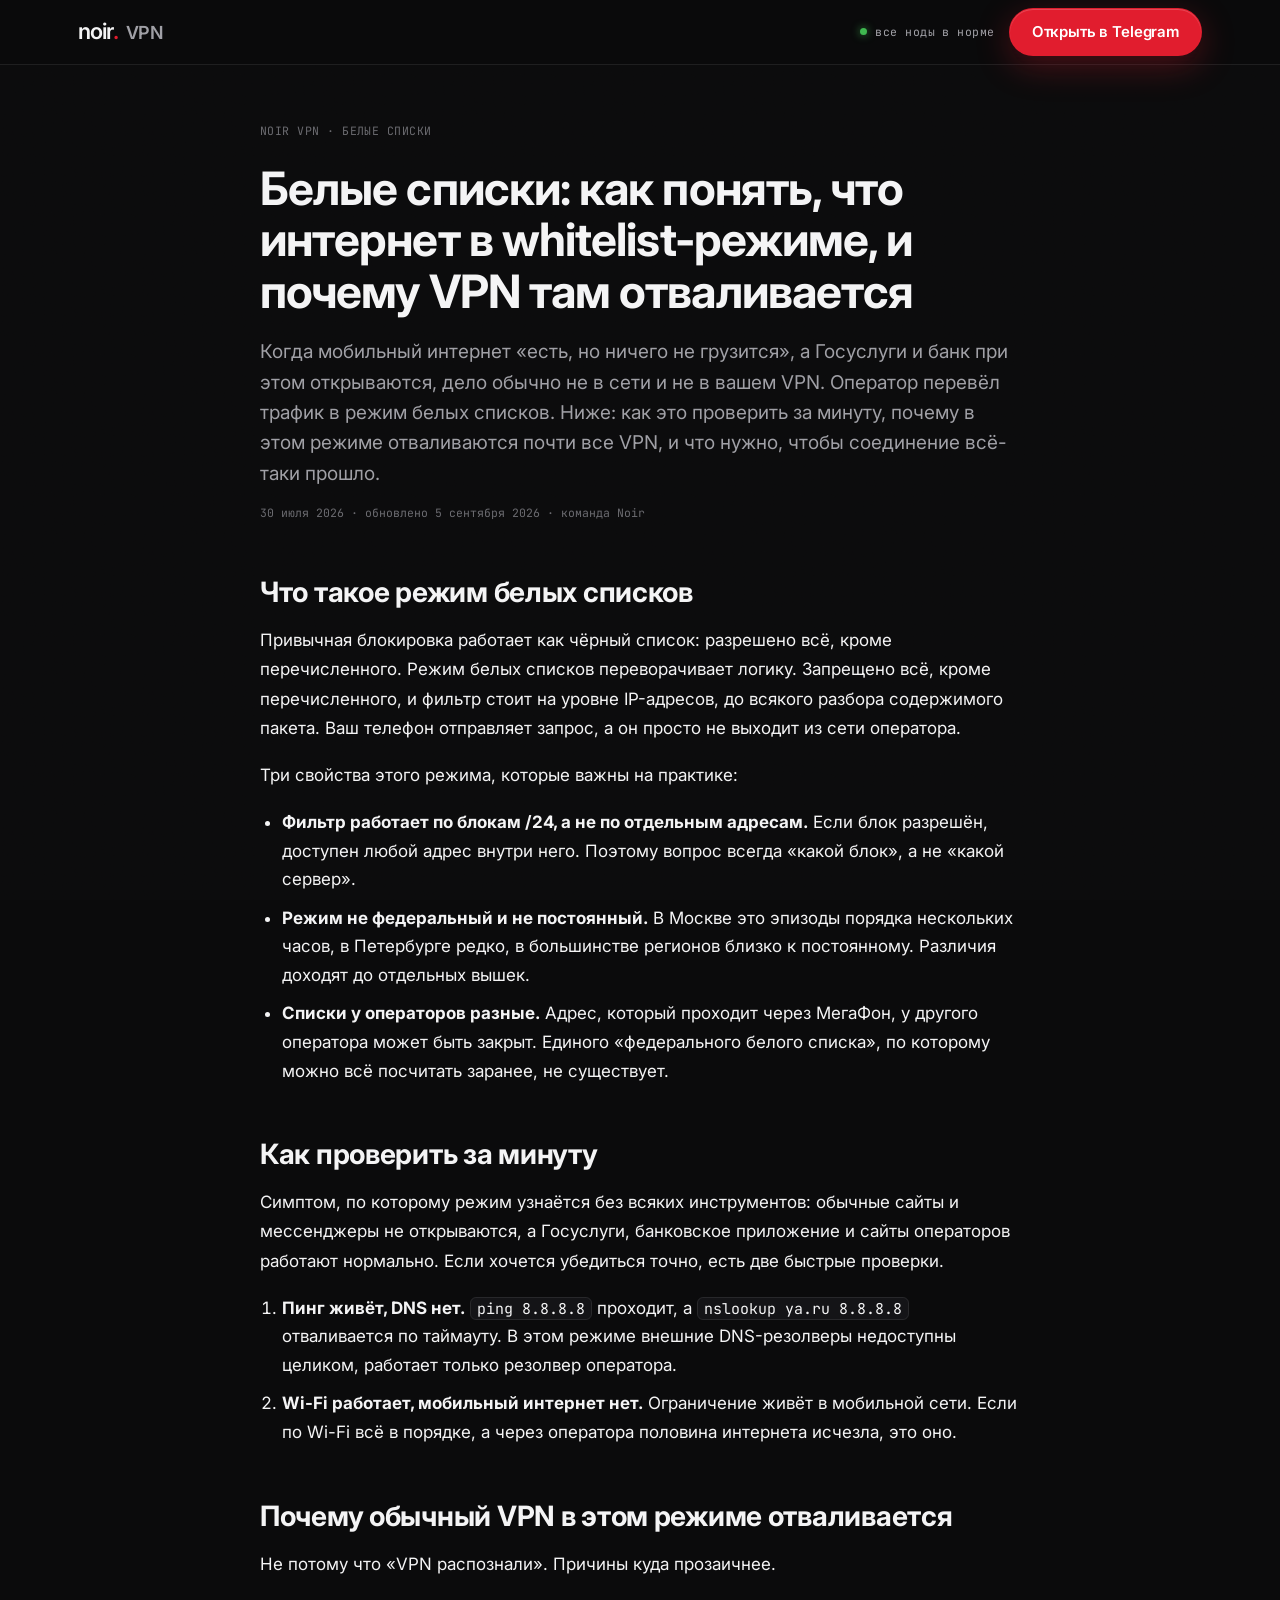
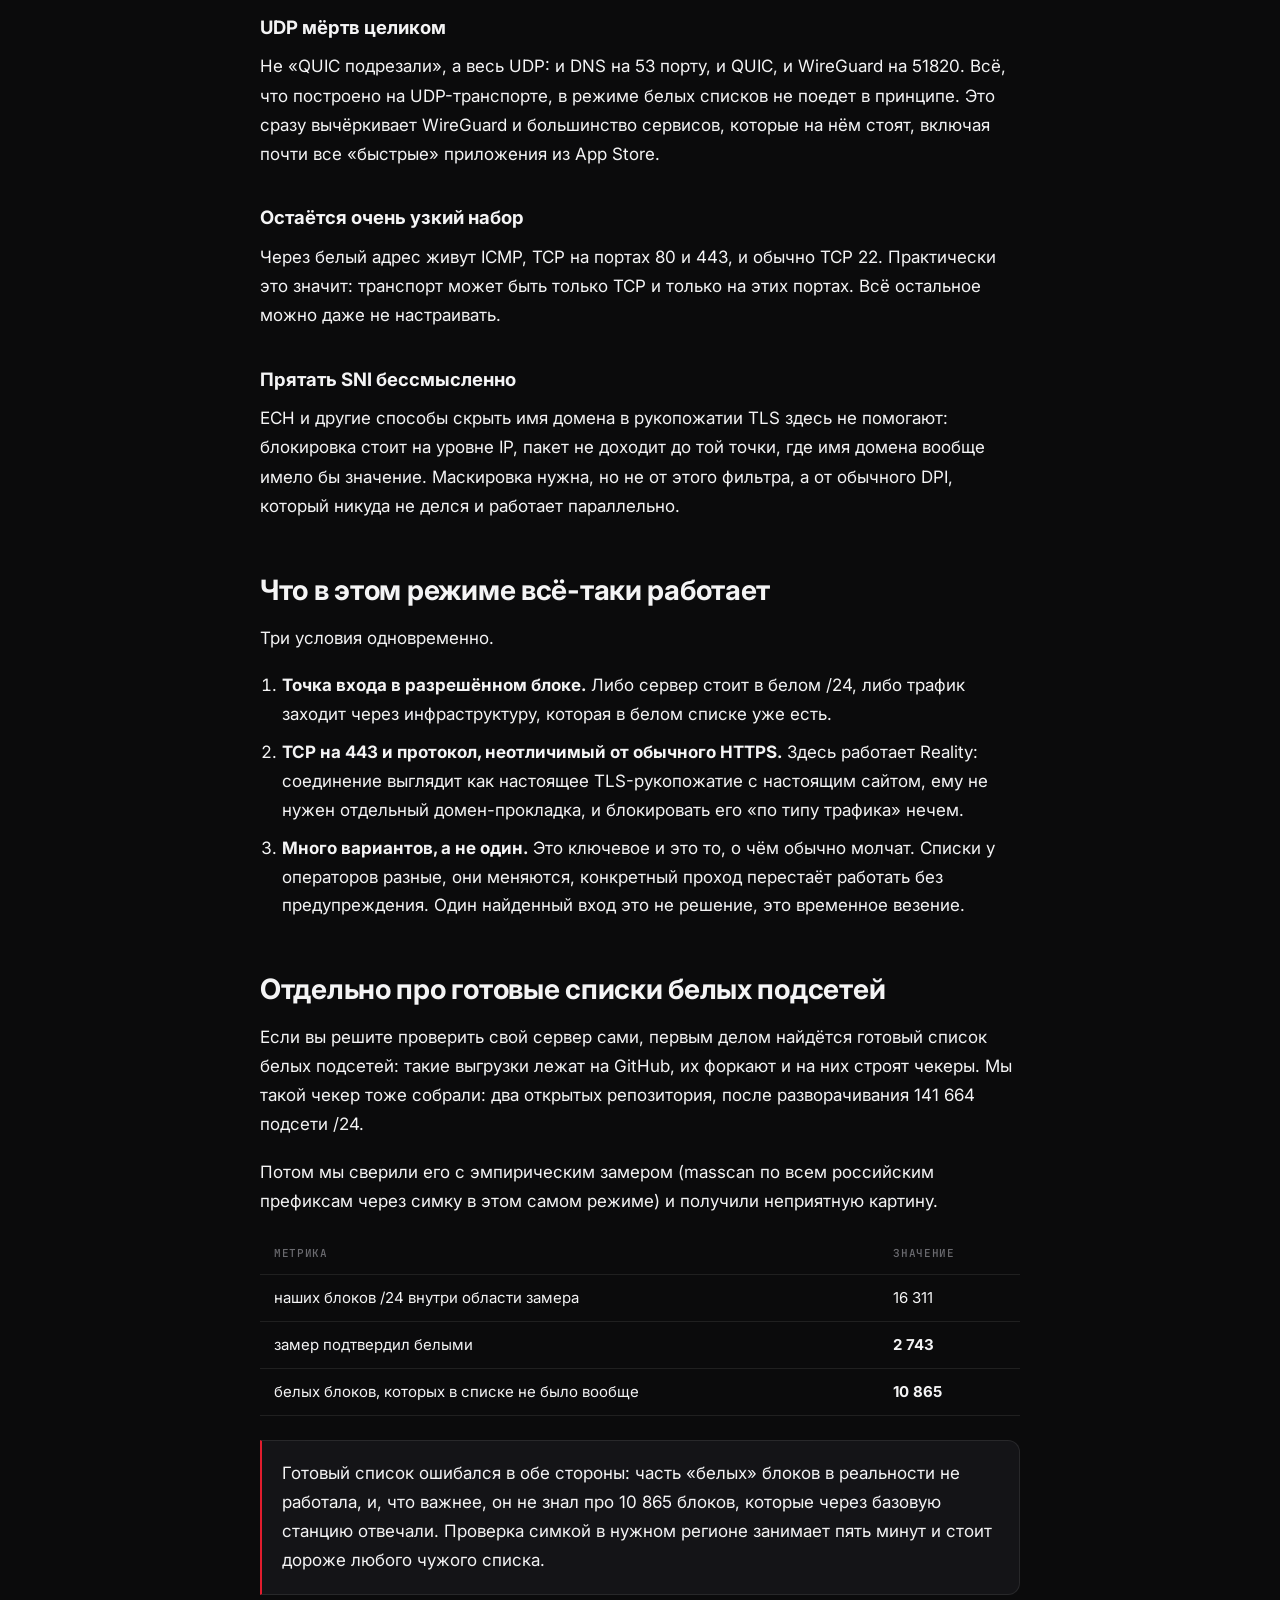
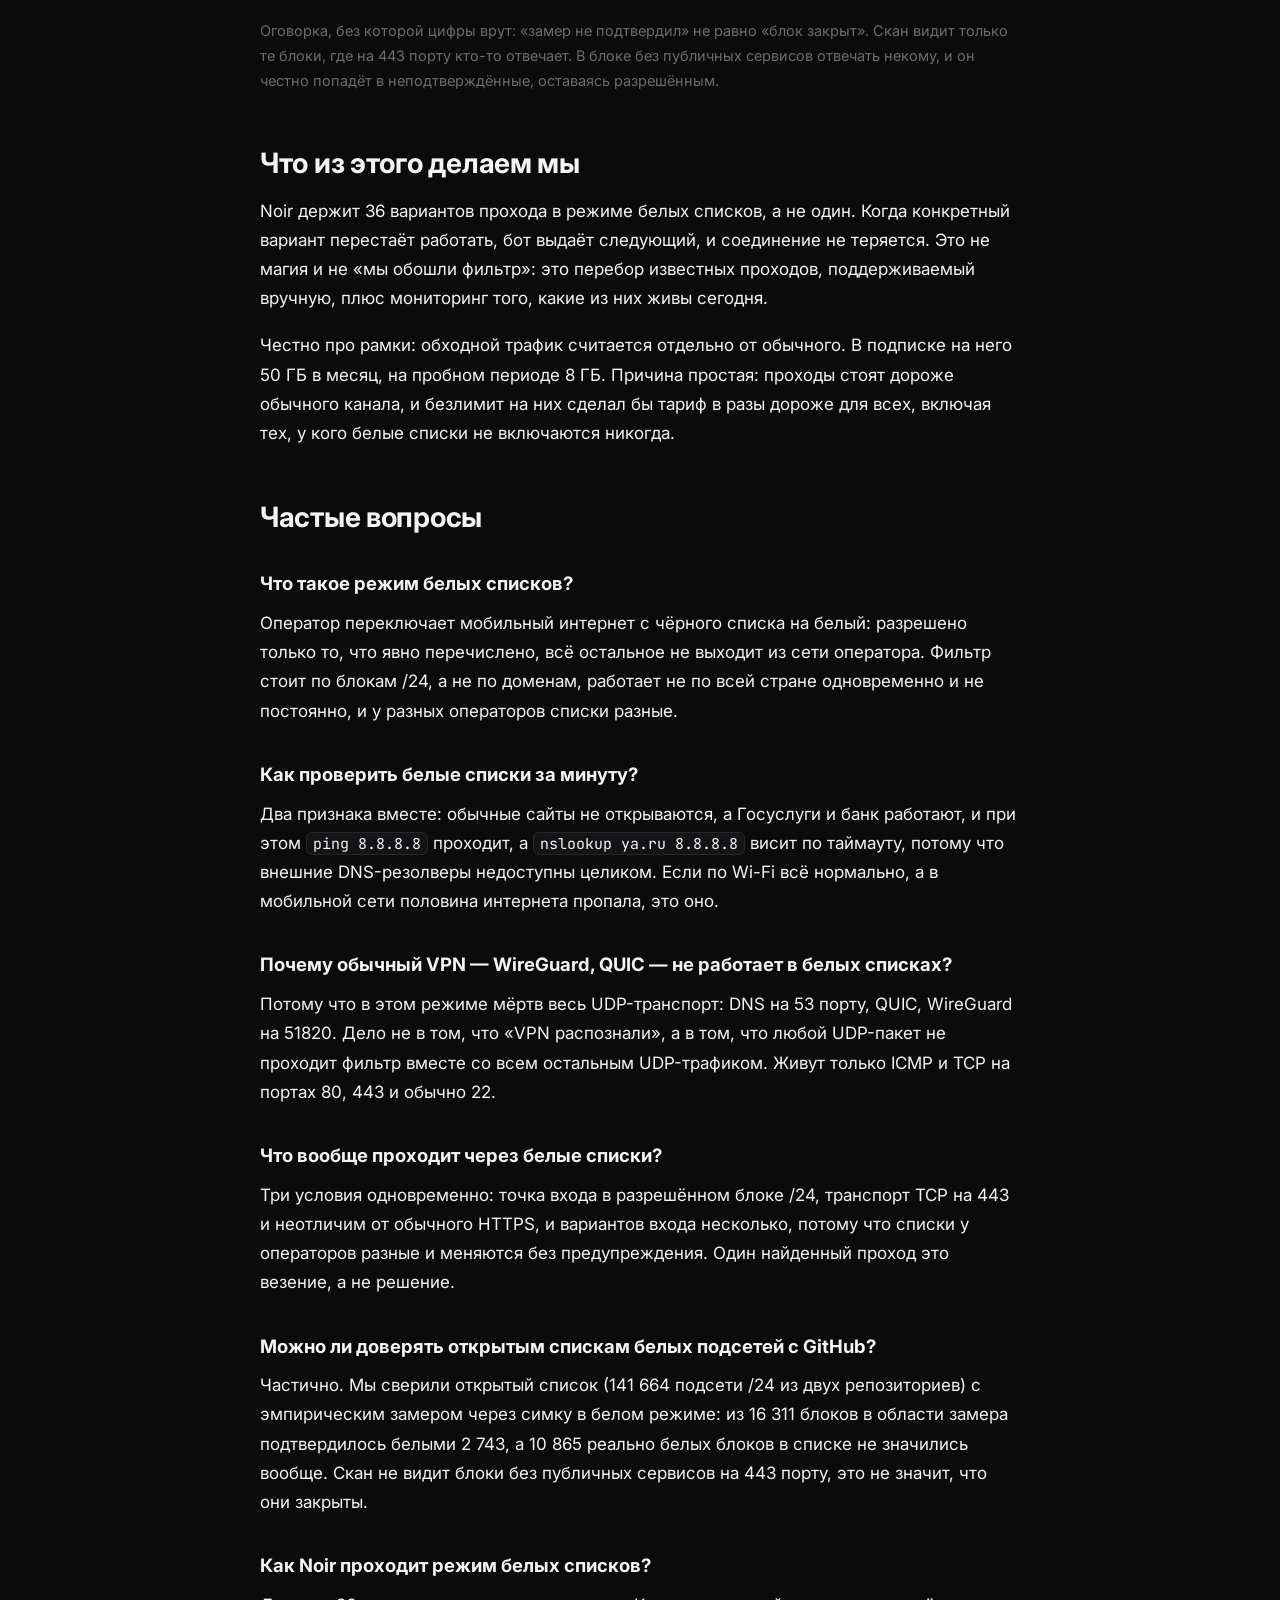
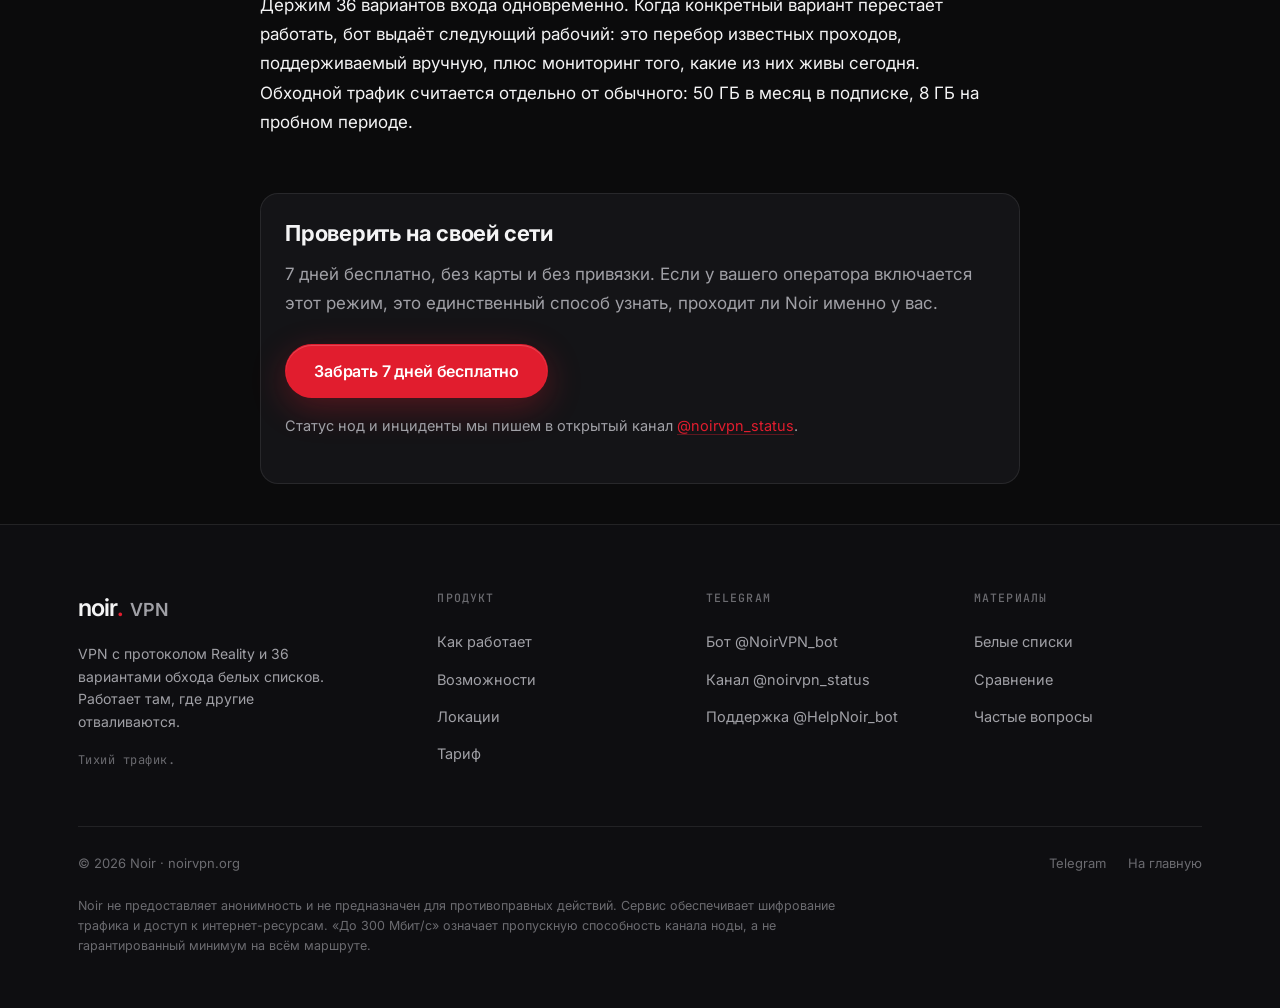
==== commit 1dc242b6: "белые списки: FAQPage + видимый FAQ-блок, живой sitemap lastmod FAQPage отсутствовал на /belye-spisk" ====
--- a/belye-spiski/index.html
+++ b/belye-spiski/index.html
@@ -8,6 +8,10 @@
 <meta name="robots" content="index, follow, max-image-preview:large, max-snippet:-1" />
 <link rel="canonical" href="https://noirvpn.org/belye-spiski/" />
 <meta name="theme-color" content="#0B0B0C" />
+
+<!-- Счётчик посещаемости: свой, на s.noirvpn.org. Данные лежат у нас, а не
+     у Яндекса, и путь /n.js не режется фильтрами блокировщиков. -->
+<script defer src="https://s.noirvpn.org/n.js" data-website-id="624a66b9-528b-448a-b180-92ef67c8d1b8"></script>
 
 <meta property="og:type" content="article" />
 <meta property="og:site_name" content="Noir VPN" />
@@ -23,7 +27,8 @@
 <meta name="twitter:description" content="Проверка за минуту, почему UDP-протоколы в этом режиме мертвы целиком и что остаётся работать." />
 <meta name="twitter:image" content="https://noirvpn.org/og.png" />
 
-<link rel="icon" href="/favicon.svg" type="image/svg+xml" />
+<link rel="icon" href="/favicon.ico" sizes="32x32" />
+<link rel="icon" href="/icon-192.png" type="image/png" sizes="192x192" />
 <link rel="apple-touch-icon" href="/icon-180.png" />
 
 <link rel="preconnect" href="https://fonts.googleapis.com" />
@@ -90,7 +95,7 @@
       "description": "Что такое режим белых списков у мобильных операторов, как проверить его за минуту, почему WireGuard и QUIC в нём не работают вообще и что нужно, чтобы соединение всё-таки прошло.",
       "inLanguage": "ru",
       "datePublished": "2026-07-30",
-      "dateModified": "2026-07-30",
+      "dateModified": "2026-09-05",
       "author": { "@type": "Organization", "name": "Noir VPN", "url": "https://noirvpn.org/" },
       "publisher": { "@type": "Organization", "name": "Noir VPN", "url": "https://noirvpn.org/" },
       "mainEntityOfPage": "https://noirvpn.org/belye-spiski/",
@@ -103,6 +108,41 @@
         { "@type": "ListItem", "position": 1, "name": "Noir VPN", "item": "https://noirvpn.org/" },
         { "@type": "ListItem", "position": 2, "name": "Белые списки", "item": "https://noirvpn.org/belye-spiski/" }
       ]
+    },
+    {
+      "@type": "FAQPage",
+      "mainEntity": [
+        {
+          "@type": "Question",
+          "name": "Что такое режим белых списков?",
+          "acceptedAnswer": { "@type": "Answer", "text": "Оператор переключает мобильный интернет с чёрного списка на белый: разрешено только то, что явно перечислено, всё остальное не выходит из сети оператора. Фильтр стоит по блокам /24, а не по доменам, работает не по всей стране одновременно и не постоянно, и у разных операторов списки разные." }
+        },
+        {
+          "@type": "Question",
+          "name": "Как проверить белые списки за минуту?",
+          "acceptedAnswer": { "@type": "Answer", "text": "Два признака вместе: обычные сайты не открываются, а Госуслуги и банк работают, и при этом ping 8.8.8.8 проходит, а nslookup ya.ru 8.8.8.8 висит по таймауту, потому что внешние DNS-резолверы недоступны целиком. Если по Wi-Fi всё нормально, а в мобильной сети половина интернета пропала, это оно." }
+        },
+        {
+          "@type": "Question",
+          "name": "Почему обычный VPN — WireGuard, QUIC — не работает в белых списках?",
+          "acceptedAnswer": { "@type": "Answer", "text": "Потому что в этом режиме мёртв весь UDP-транспорт: DNS на 53 порту, QUIC, WireGuard на 51820. Дело не в том, что «VPN распознали», а в том, что любой UDP-пакет не проходит фильтр вместе со всем остальным UDP-трафиком. Живут только ICMP и TCP на портах 80, 443 и обычно 22." }
+        },
+        {
+          "@type": "Question",
+          "name": "Что вообще проходит через белые списки?",
+          "acceptedAnswer": { "@type": "Answer", "text": "Три условия одновременно: точка входа в разрешённом блоке /24, транспорт TCP на 443 и неотличим от обычного HTTPS, и вариантов входа несколько, потому что списки у операторов разные и меняются без предупреждения. Один найденный проход это везение, а не решение." }
+        },
+        {
+          "@type": "Question",
+          "name": "Можно ли доверять открытым спискам белых подсетей с GitHub?",
+          "acceptedAnswer": { "@type": "Answer", "text": "Частично. Мы сверили открытый список (141 664 подсети /24 из двух репозиториев) с эмпирическим замером через симку в белом режиме: из 16 311 блоков в области замера подтвердилось белыми 2 743, а 10 865 реально белых блоков в списке не значились вообще. Скан не видит блоки без публичных сервисов на 443 порту, это не значит, что они закрыты." }
+        },
+        {
+          "@type": "Question",
+          "name": "Как Noir проходит режим белых списков?",
+          "acceptedAnswer": { "@type": "Answer", "text": "Держим 36 вариантов входа одновременно. Когда конкретный вариант перестаёт работать, бот выдаёт следующий рабочий: это перебор известных проходов, поддерживаемый вручную, плюс мониторинг того, какие из них живы сегодня. Обходной трафик считается отдельно от обычного: 50 ГБ в месяц в подписке, 8 ГБ на пробном периоде." }
+        }
+      ]
     }
   ]
 }
@@ -132,7 +172,7 @@
   Ниже: как это проверить за минуту, почему в этом режиме отваливаются почти все VPN, и что нужно,
   чтобы соединение всё-таки прошло.</p>
 
-  <p class="meta">30 июля 2026 · команда Noir</p>
+  <p class="meta">30 июля 2026 · обновлено 5 сентября 2026 · команда Noir</p>
 
   <h2>Что такое режим белых списков</h2>
 
@@ -242,6 +282,42 @@
   на пробном периоде 8 ГБ. Причина простая: проходы стоят дороже обычного канала, и безлимит на них
   сделал бы тариф в разы дороже для всех, включая тех, у кого белые списки не включаются никогда.</p>
 
+  <h2>Частые вопросы</h2>
+
+  <h3>Что такое режим белых списков?</h3>
+  <p>Оператор переключает мобильный интернет с чёрного списка на белый: разрешено только то, что
+  явно перечислено, всё остальное не выходит из сети оператора. Фильтр стоит по блокам /24, а не
+  по доменам, работает не по всей стране одновременно и не постоянно, и у разных операторов
+  списки разные.</p>
+
+  <h3>Как проверить белые списки за минуту?</h3>
+  <p>Два признака вместе: обычные сайты не открываются, а Госуслуги и банк работают, и при этом
+  <code>ping 8.8.8.8</code> проходит, а <code>nslookup ya.ru 8.8.8.8</code> висит по таймауту,
+  потому что внешние DNS-резолверы недоступны целиком. Если по Wi-Fi всё нормально, а в мобильной
+  сети половина интернета пропала, это оно.</p>
+
+  <h3>Почему обычный VPN — WireGuard, QUIC — не работает в белых списках?</h3>
+  <p>Потому что в этом режиме мёртв весь UDP-транспорт: DNS на 53 порту, QUIC, WireGuard на 51820.
+  Дело не в том, что «VPN распознали», а в том, что любой UDP-пакет не проходит фильтр вместе со
+  всем остальным UDP-трафиком. Живут только ICMP и TCP на портах 80, 443 и обычно 22.</p>
+
+  <h3>Что вообще проходит через белые списки?</h3>
+  <p>Три условия одновременно: точка входа в разрешённом блоке /24, транспорт TCP на 443 и
+  неотличим от обычного HTTPS, и вариантов входа несколько, потому что списки у операторов разные
+  и меняются без предупреждения. Один найденный проход это везение, а не решение.</p>
+
+  <h3>Можно ли доверять открытым спискам белых подсетей с GitHub?</h3>
+  <p>Частично. Мы сверили открытый список (141 664 подсети /24 из двух репозиториев) с
+  эмпирическим замером через симку в белом режиме: из 16 311 блоков в области замера подтвердилось
+  белыми 2 743, а 10 865 реально белых блоков в списке не значились вообще. Скан не видит блоки
+  без публичных сервисов на 443 порту, это не значит, что они закрыты.</p>
+
+  <h3>Как Noir проходит режим белых списков?</h3>
+  <p>Держим 36 вариантов входа одновременно. Когда конкретный вариант перестаёт работать, бот
+  выдаёт следующий рабочий: это перебор известных проходов, поддерживаемый вручную, плюс
+  мониторинг того, какие из них живы сегодня. Обходной трафик считается отдельно от обычного:
+  50 ГБ в месяц в подписке, 8 ГБ на пробном периоде.</p>
+
   <div class="end">
     <h2>Проверить на своей сети</h2>
     <p>7 дней бесплатно, без карты и без привязки. Если у вашего оператора включается этот режим, это
@@ -295,5 +371,6 @@
   </div>
 </footer>
 
+<script src="../noir-analytics.js"></script>
 </body>
 </html>
--- a/noir-landing.css
+++ b/noir-landing.css
@@ -500,13 +500,16 @@
 /* ============================================================
    STICKY MOBILE CTA BAR
    ============================================================ */
+/* Плавающая кнопка это <button>, а не ссылка (с 08.08.2026 она открывает
+   выбор пути, а не уводит сразу в Telegram): гасим кнопочные умолчания. */
 .mcta{
   position:fixed;left:0;right:0;bottom:0;z-index:45;
-  display:none;align-items:center;gap:13px;
+  display:none;align-items:center;gap:13px;width:100%;
+  border:0;border-top:1px solid var(--border-strong);
+  font:inherit;text-align:left;color:inherit;cursor:pointer;
   padding:11px 16px calc(11px + env(safe-area-inset-bottom));
   background:rgba(11,11,12,0.82);
   backdrop-filter:blur(18px) saturate(160%);-webkit-backdrop-filter:blur(18px) saturate(160%);
-  border-top:1px solid var(--border-strong);
   transform:translateY(130%);transition:transform .42s var(--ease);
 }
 .mcta.show{transform:none;}
@@ -608,8 +611,8 @@
 @media (max-width:560px){
   .hero-cta{flex-direction:column;}
   .hero-cta .btn{width:100%;}
+  .price-cta .btn{width:100%;}
   .btn-lg{white-space:normal;height:auto;min-height:54px;padding-top:10px;padding-bottom:10px;text-align:center;}
-  .price-cta .btn{width:100%;}
   .price-card{padding:34px 20px 30px;}
   .price-amount .num{font-size:50px;}
   .price-terms{gap:8px;}
@@ -639,3 +642,53 @@
   .final-bg img{object-position:52% 24%;transform:none;opacity:0.4;}
   .final-bg::after{background:linear-gradient(180deg,var(--bg) 0%,rgba(11,11,12,0.62) 30%,rgba(11,11,12,0.78) 66%,var(--bg) 100%);}
 }
+
+/* ============================================================
+   ВЫБОР ПУТИ (шторка под единственным CTA)
+   ============================================================
+   Кнопка на лендинге одна: «Попробовать VPN». Развилка «сайт или бот» живёт
+   здесь, потому что до клика она человеку не нужна, а после клика он уже
+   решил и просто выбирает дверь. Веб-путь выделен: реклама идёт на сайт, и
+   бот здесь для тех, у кого Telegram и так открывается. */
+.pick-scrim{position:fixed;inset:0;z-index:80;background:rgba(0,0,0,0.66);
+            backdrop-filter:blur(3px);opacity:0;transition:opacity .22s var(--ease);}
+.pick-scrim.open{opacity:1;}
+.pick{
+  position:fixed;z-index:81;left:50%;top:50%;transform:translate(-50%,-46%) scale(.98);
+  width:min(520px,calc(100vw - 32px));background:var(--bg-2);
+  border:1px solid var(--border);border-radius:22px;padding:30px 26px 24px;
+  opacity:0;pointer-events:none;transition:opacity .22s var(--ease),transform .22s var(--ease);
+  box-shadow:0 30px 80px rgba(0,0,0,0.6);
+}
+.pick.open{opacity:1;pointer-events:auto;transform:translate(-50%,-50%) scale(1);}
+.pick h3{margin:0;font-size:22px;letter-spacing:-0.02em;}
+.pick-sub{margin:10px 0 22px;font-size:14.5px;color:var(--muted);line-height:1.55;}
+.pick-x{position:absolute;top:14px;right:16px;width:34px;height:34px;border:0;border-radius:50%;
+        background:transparent;color:var(--muted);font-size:26px;line-height:1;cursor:pointer;}
+.pick-x:hover{background:rgba(255,255,255,0.06);color:var(--text);}
+
+.pick-opt{display:flex;align-items:center;gap:14px;padding:16px;border-radius:16px;
+          border:1px solid var(--border);background:rgba(255,255,255,0.02);
+          text-decoration:none;color:var(--text);transition:border-color .2s,background .2s,transform .18s var(--ease);}
+.pick-opt + .pick-opt{margin-top:12px;}
+.pick-opt:hover{transform:translateY(-1px);background:rgba(255,255,255,0.05);border-color:var(--faint);}
+.pick-opt.primary{border-color:var(--accent);background:rgba(225,29,46,0.10);}
+.pick-opt.primary:hover{background:rgba(225,29,46,0.16);}
+.pick-ic{flex:0 0 42px;height:42px;border-radius:12px;display:grid;place-items:center;
+         background:rgba(255,255,255,0.06);}
+.pick-opt.primary .pick-ic{background:var(--accent);color:#fff;}
+.pick-ic svg{width:20px;height:20px;}
+.pick-tx{display:flex;flex-direction:column;gap:3px;min-width:0;}
+.pick-tx b{font-size:15.5px;font-weight:600;letter-spacing:-0.01em;}
+.pick-tx i{font-style:normal;font-size:13px;color:var(--muted);line-height:1.45;}
+.pick-go{margin-left:auto;color:var(--faint);font-size:18px;}
+.pick-opt.primary .pick-go{color:var(--accent);}
+.pick-foot{margin:18px 0 0;font-family:var(--mono);font-size:11.5px;color:var(--faint);text-align:center;}
+.pick-foot a{color:var(--muted);}
+
+@media (max-width:560px){
+  /* На телефоне шторка приезжает снизу: большой палец там, где кнопки. */
+  .pick{top:auto;bottom:0;left:0;transform:translateY(14px);width:100%;
+        border-radius:22px 22px 0 0;padding:26px 20px calc(22px + env(safe-area-inset-bottom));}
+  .pick.open{transform:translateY(0);}
+}
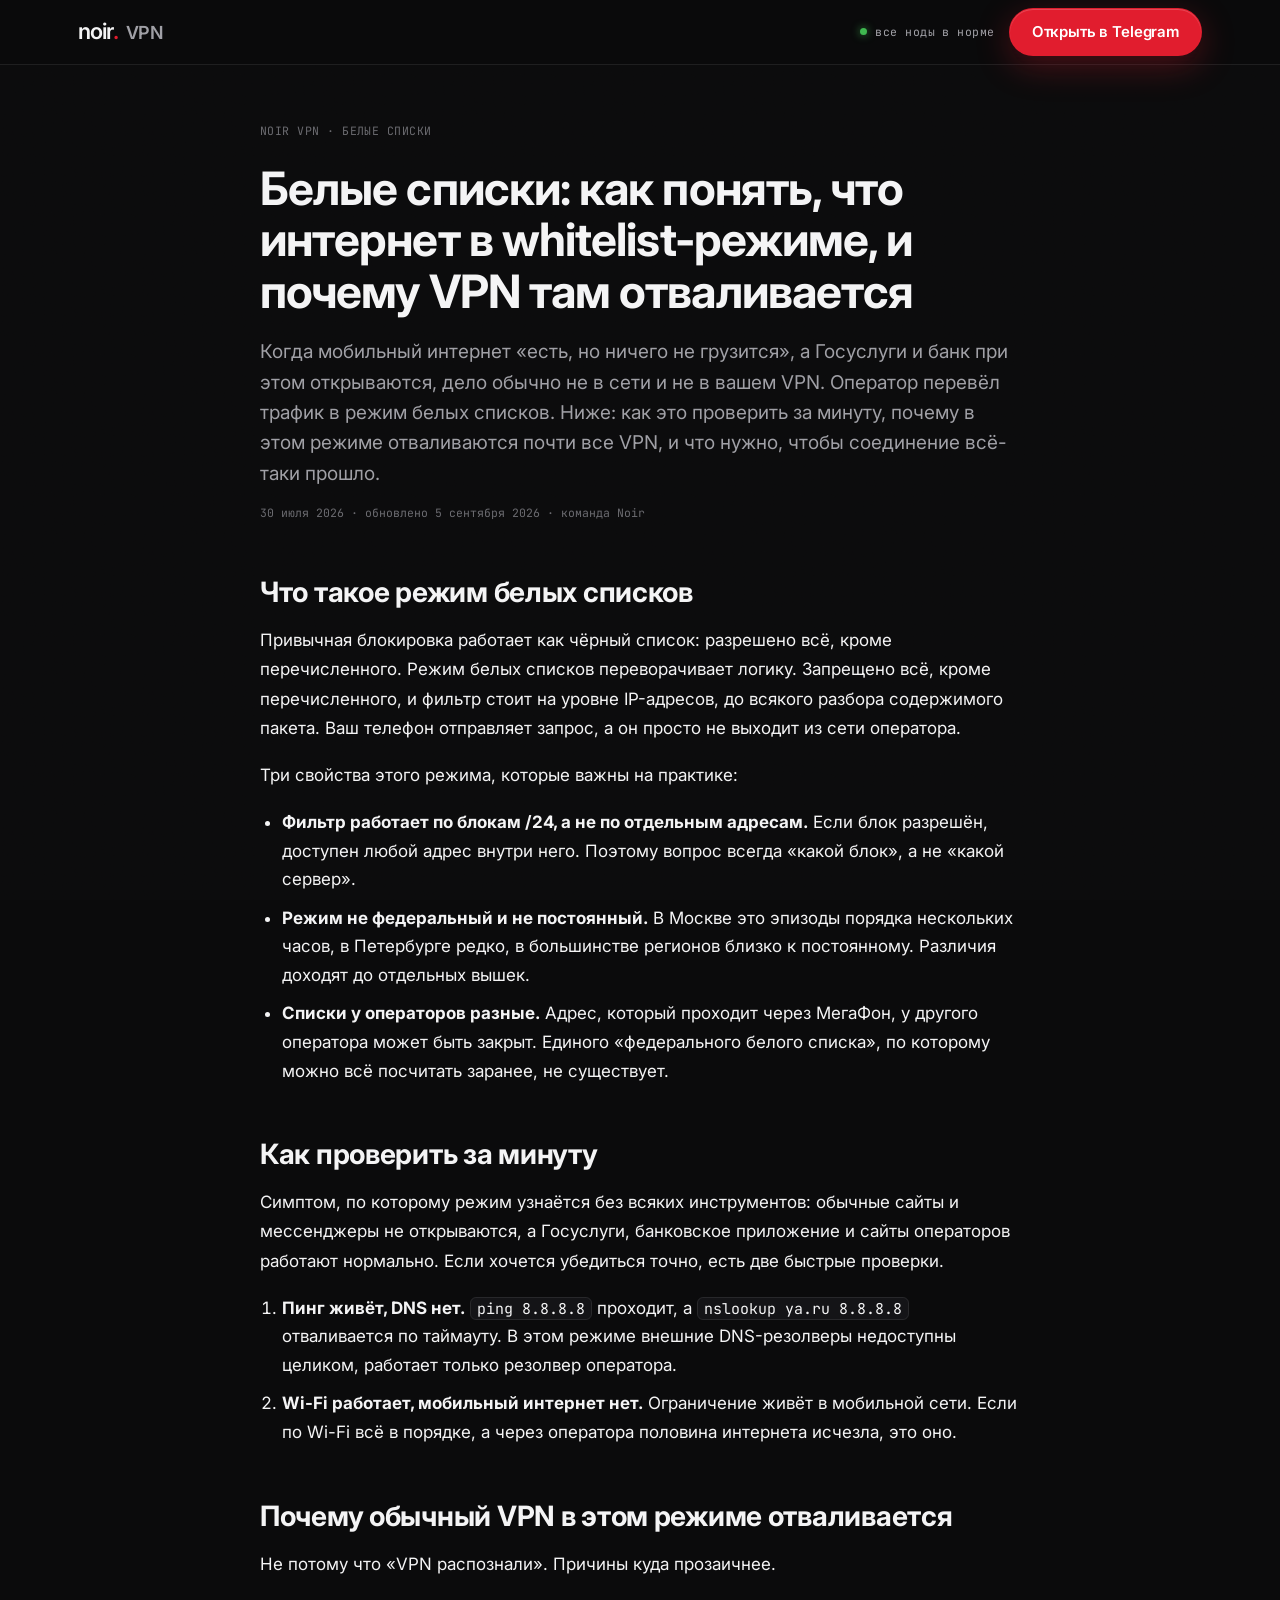
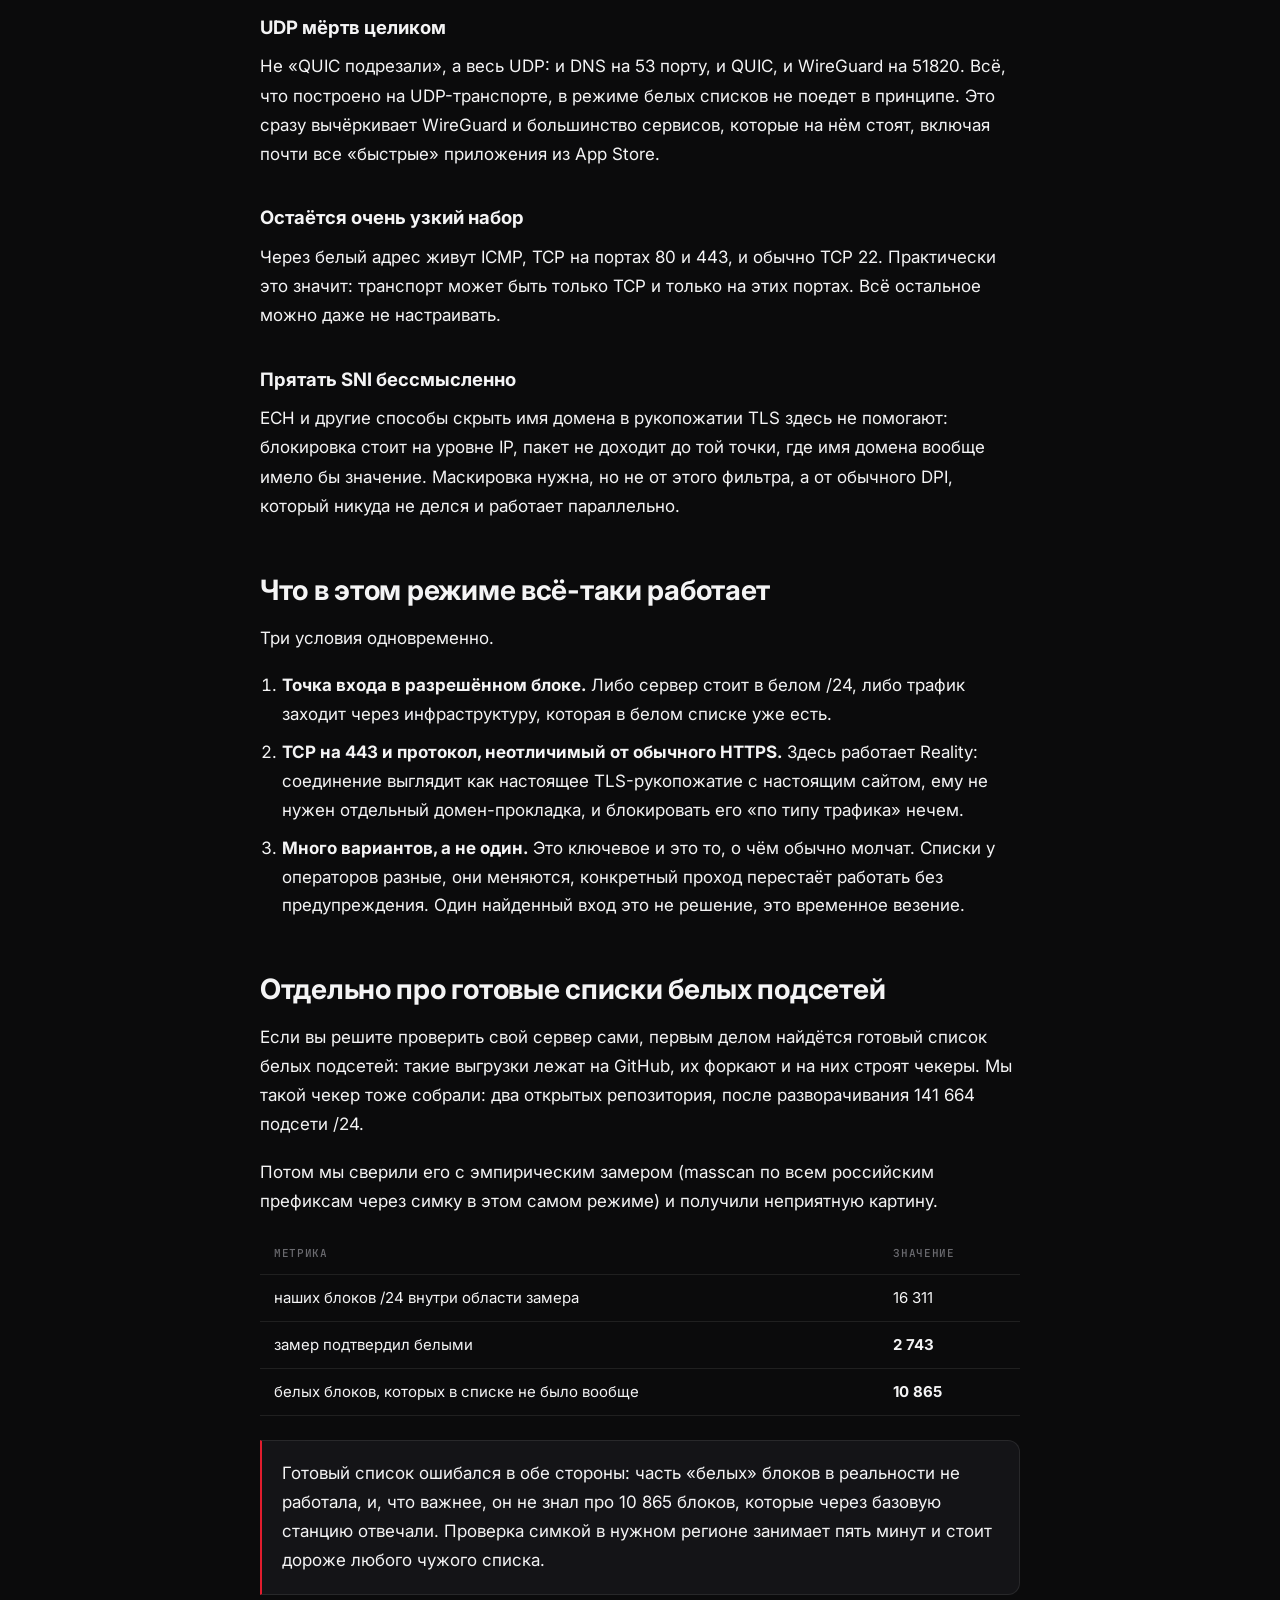
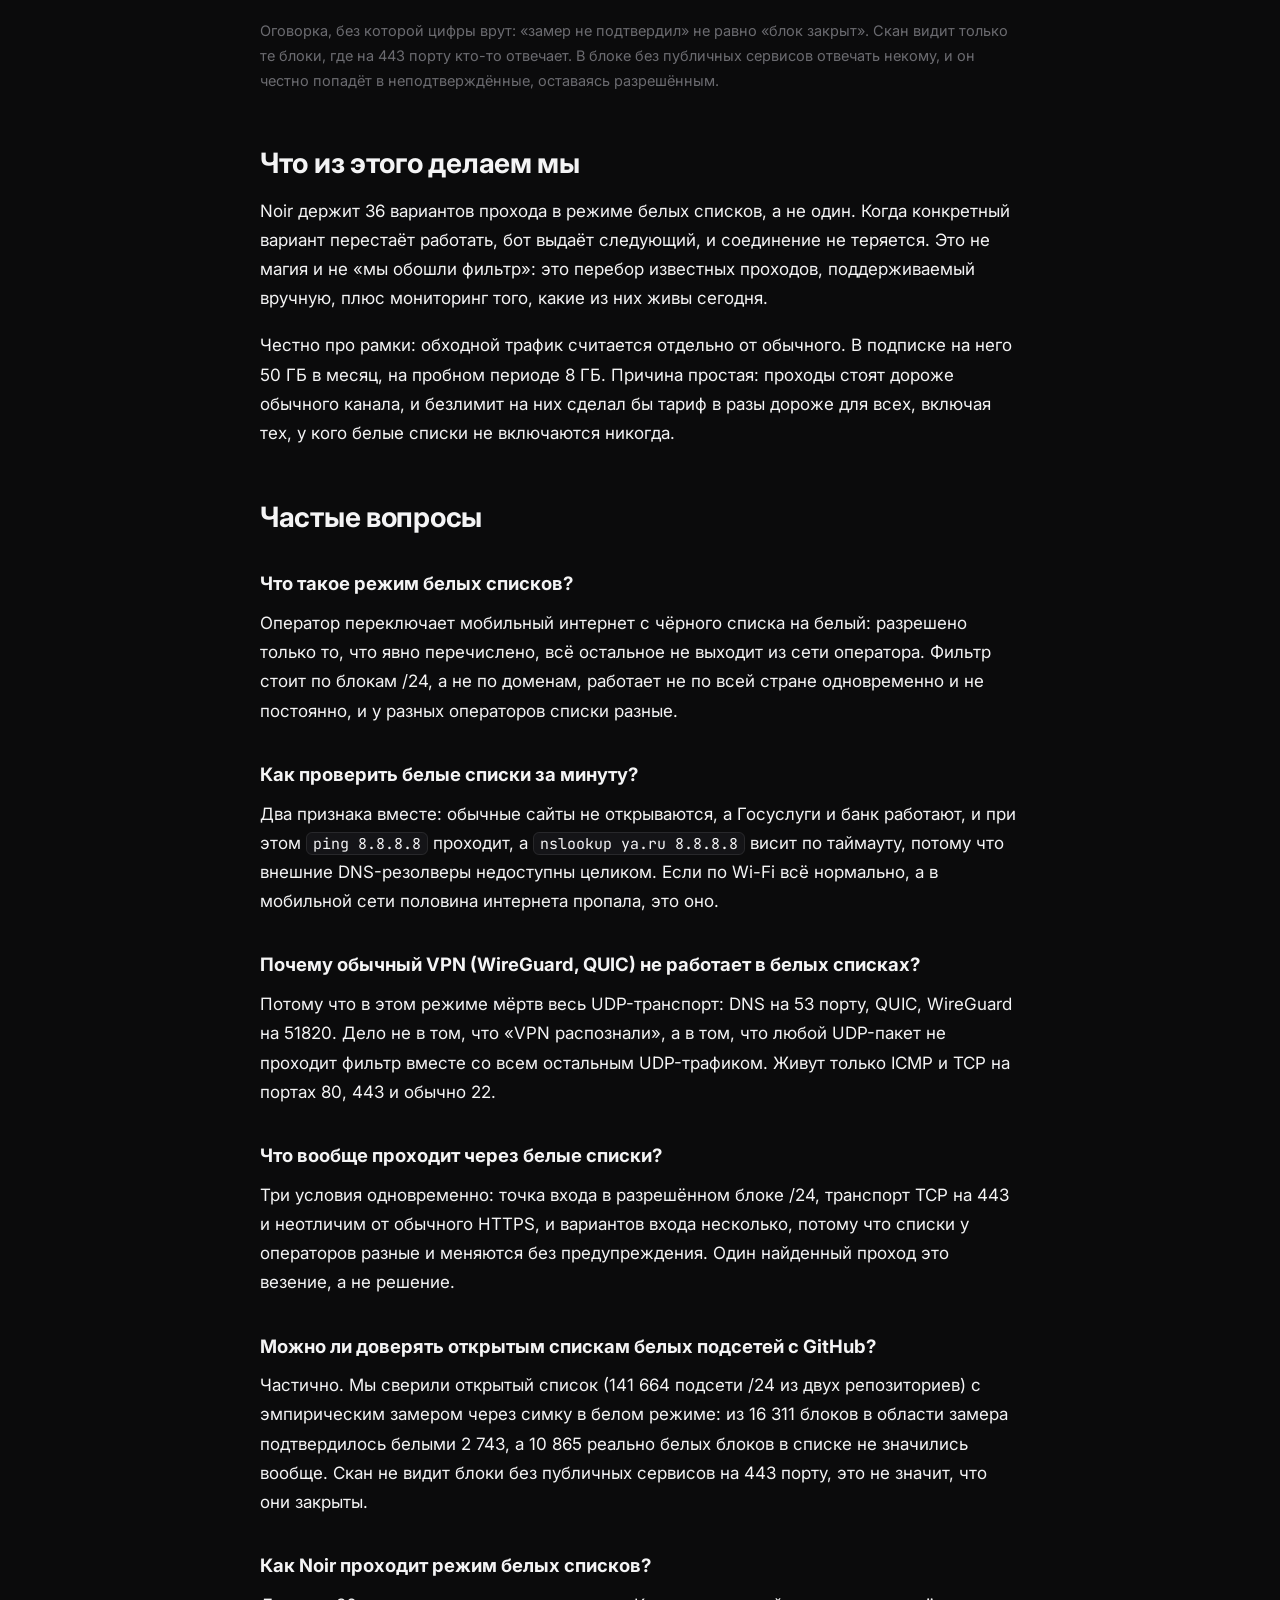
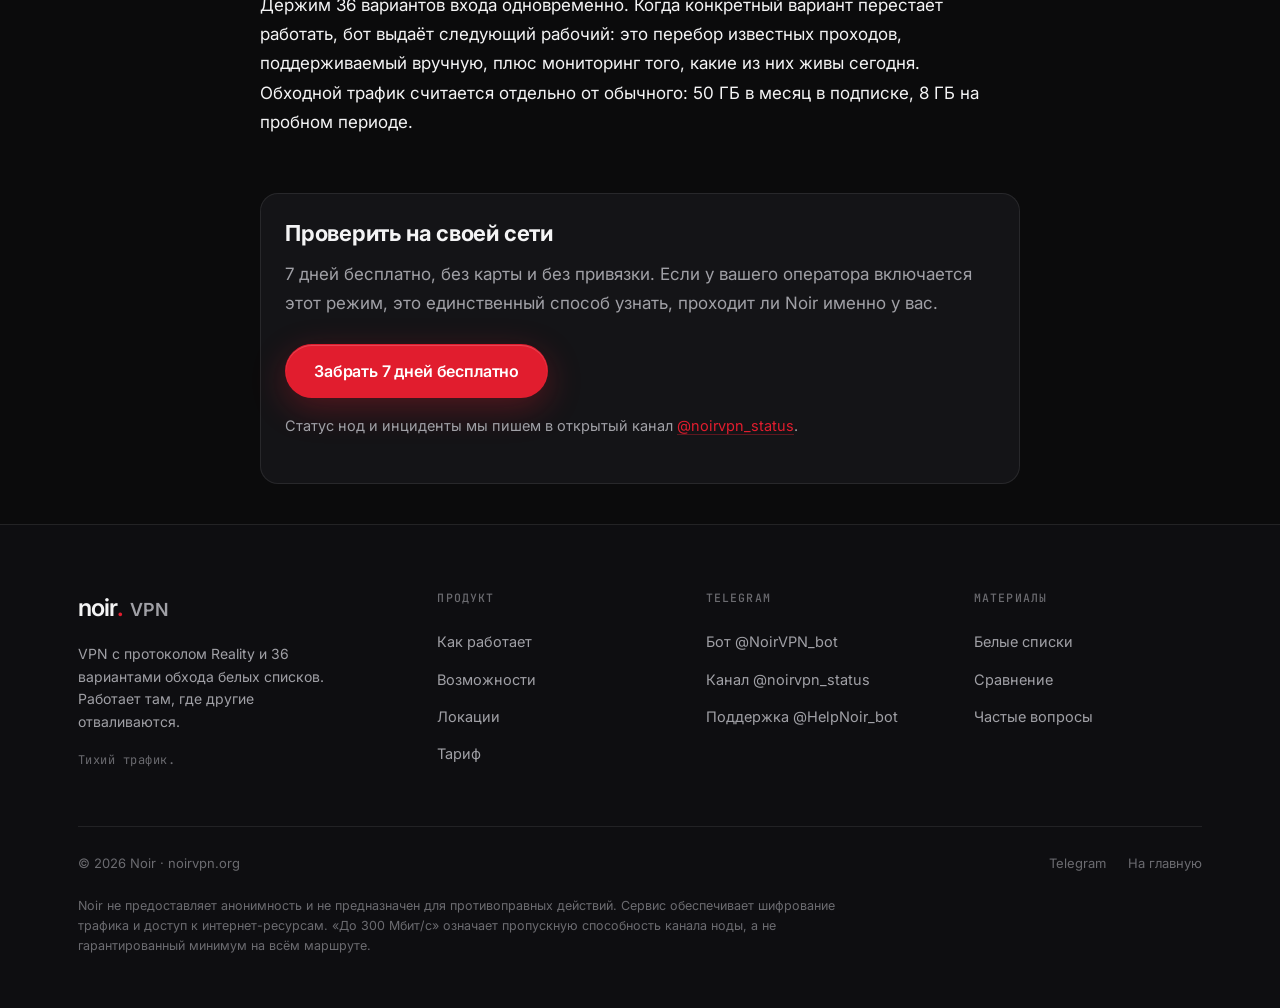
==== commit 2cc9a43c: "убрал длинные тире: FAQ про WireGuard/QUIC и комментарии в css/js/readme Видимый текст: вопрос FAQ (" ====
--- a/belye-spiski/index.html
+++ b/belye-spiski/index.html
@@ -124,7 +124,7 @@
         },
         {
           "@type": "Question",
-          "name": "Почему обычный VPN — WireGuard, QUIC — не работает в белых списках?",
+          "name": "Почему обычный VPN (WireGuard, QUIC) не работает в белых списках?",
           "acceptedAnswer": { "@type": "Answer", "text": "Потому что в этом режиме мёртв весь UDP-транспорт: DNS на 53 порту, QUIC, WireGuard на 51820. Дело не в том, что «VPN распознали», а в том, что любой UDP-пакет не проходит фильтр вместе со всем остальным UDP-трафиком. Живут только ICMP и TCP на портах 80, 443 и обычно 22." }
         },
         {
@@ -296,7 +296,7 @@
   потому что внешние DNS-резолверы недоступны целиком. Если по Wi-Fi всё нормально, а в мобильной
   сети половина интернета пропала, это оно.</p>
 
-  <h3>Почему обычный VPN — WireGuard, QUIC — не работает в белых списках?</h3>
+  <h3>Почему обычный VPN (WireGuard, QUIC) не работает в белых списках?</h3>
   <p>Потому что в этом режиме мёртв весь UDP-транспорт: DNS на 53 порту, QUIC, WireGuard на 51820.
   Дело не в том, что «VPN распознали», а в том, что любой UDP-пакет не проходит фильтр вместе со
   всем остальным UDP-трафиком. Живут только ICMP и TCP на портах 80, 443 и обычно 22.</p>
--- a/noir-landing.css
+++ b/noir-landing.css
@@ -1,5 +1,5 @@
 /* ============================================================
-   Noir VPN — лендинг. Dark premium (ElevenLabs-spirit × Noir).
+   Noir VPN: лендинг. Dark premium (ElevenLabs-spirit × Noir).
    Один акцент (красный), дозированная атмосфера, воздух, типографика.
    ============================================================ */
 
@@ -15,7 +15,7 @@
   --muted:  #A0A0A6;
   --faint:  #6B6B70;
 
-  /* accent — switched to monochrome by [data-accent="mono"] */
+  /* accent: switched to monochrome by [data-accent="mono"] */
   --accent:     #E11D2E;
   --accent-rgb: 225,29,46;
   --accent-ink: #fff;            /* text colour on top of accent fill */
@@ -212,7 +212,7 @@
 /* TG chat header */
 .tg-head{display:flex;align-items:center;gap:11px;padding:40px 14px 11px;background:#17212b;border-bottom:1px solid rgba(0,0,0,0.4);}
 .tg-ava{width:40px;height:40px;border-radius:50%;flex:none;background:#0b0b0c;display:flex;align-items:center;justify-content:center;box-shadow:0 0 0 1px rgba(244,244,245,0.12);}
-/* brand mark — «n» сквозь красную стрелу (текущий визуал бота/обложки) */
+/* brand mark: «n» сквозь красную стрелу (текущий визуал бота/обложки) */
 .arrow-n{position:relative;display:inline-flex;align-items:center;justify-content:center;width:var(--s);height:var(--s);flex:none;}
 .arrow-n .gn{font-weight:600;font-size:calc(var(--s)*0.82);letter-spacing:-0.05em;line-height:1;color:#F4F4F5;position:relative;z-index:2;}
 .arrow-n svg{position:absolute;inset:0;width:100%;height:100%;overflow:visible;}
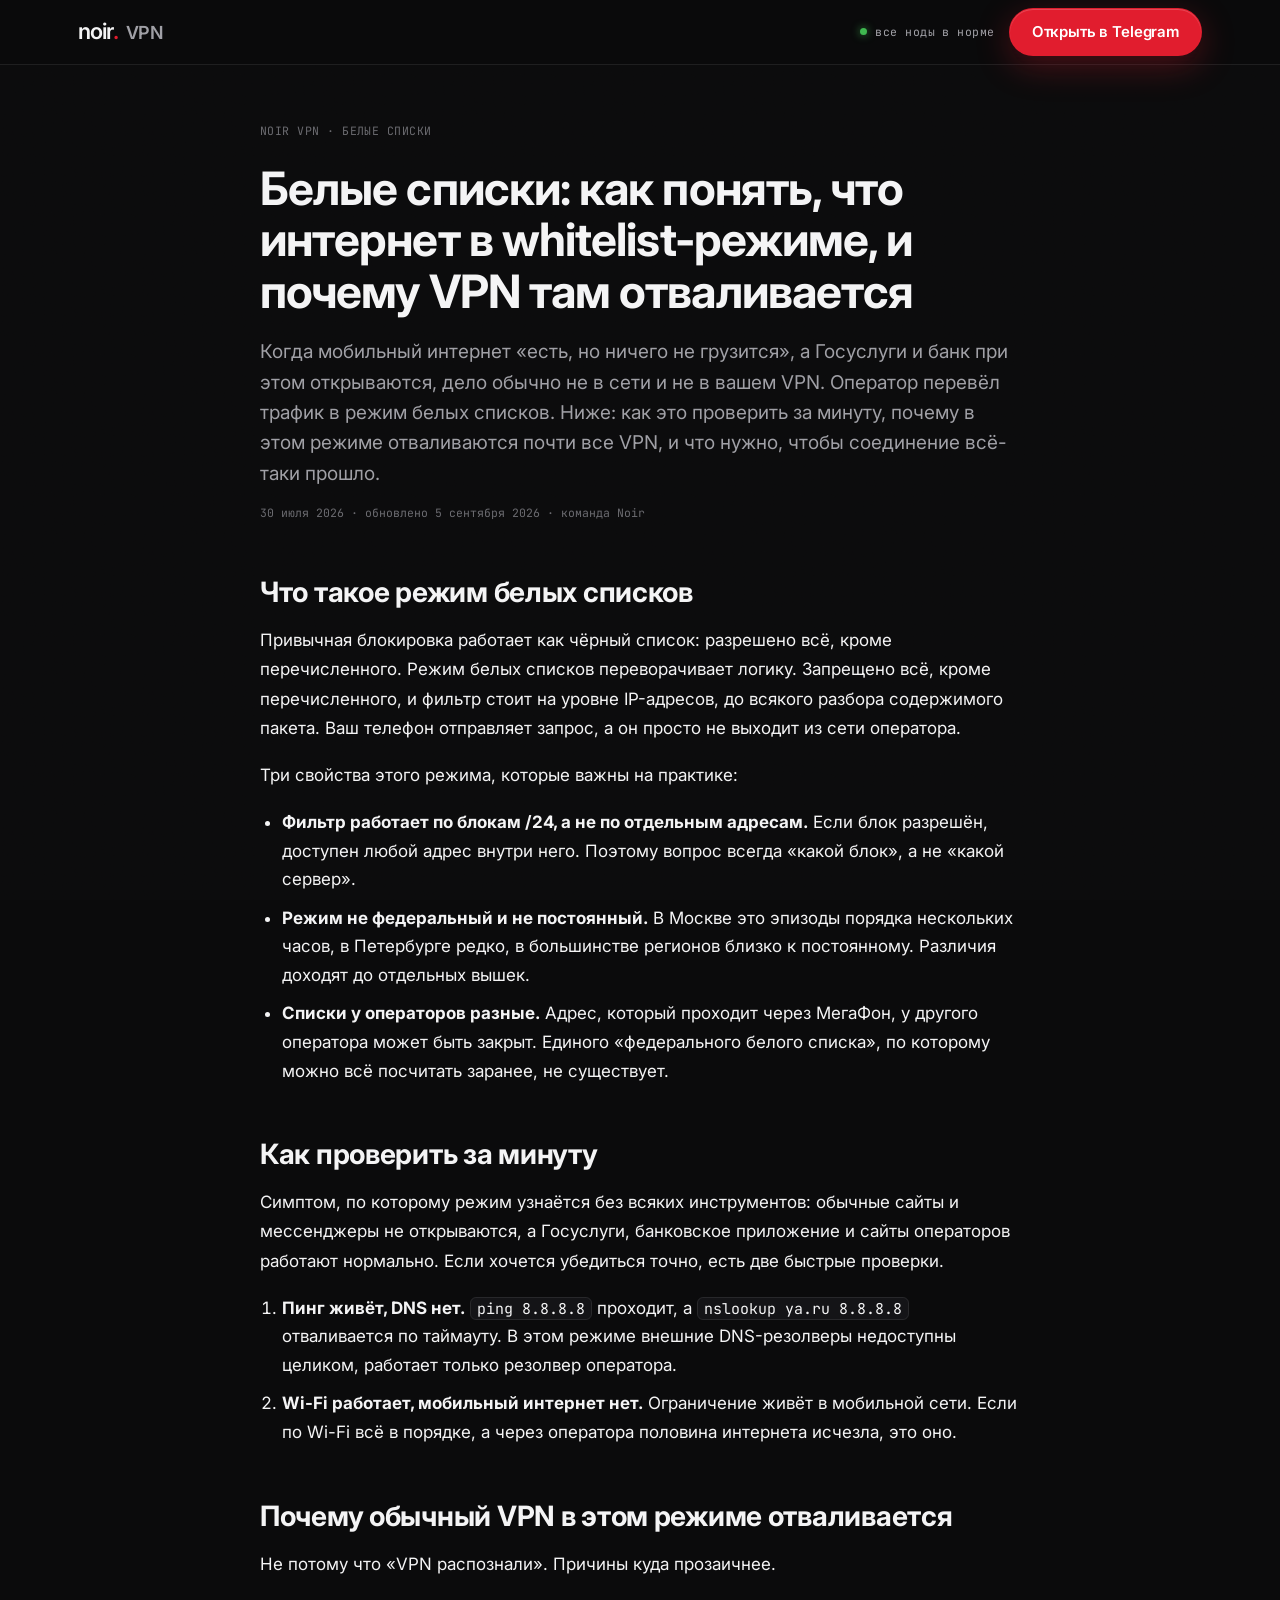
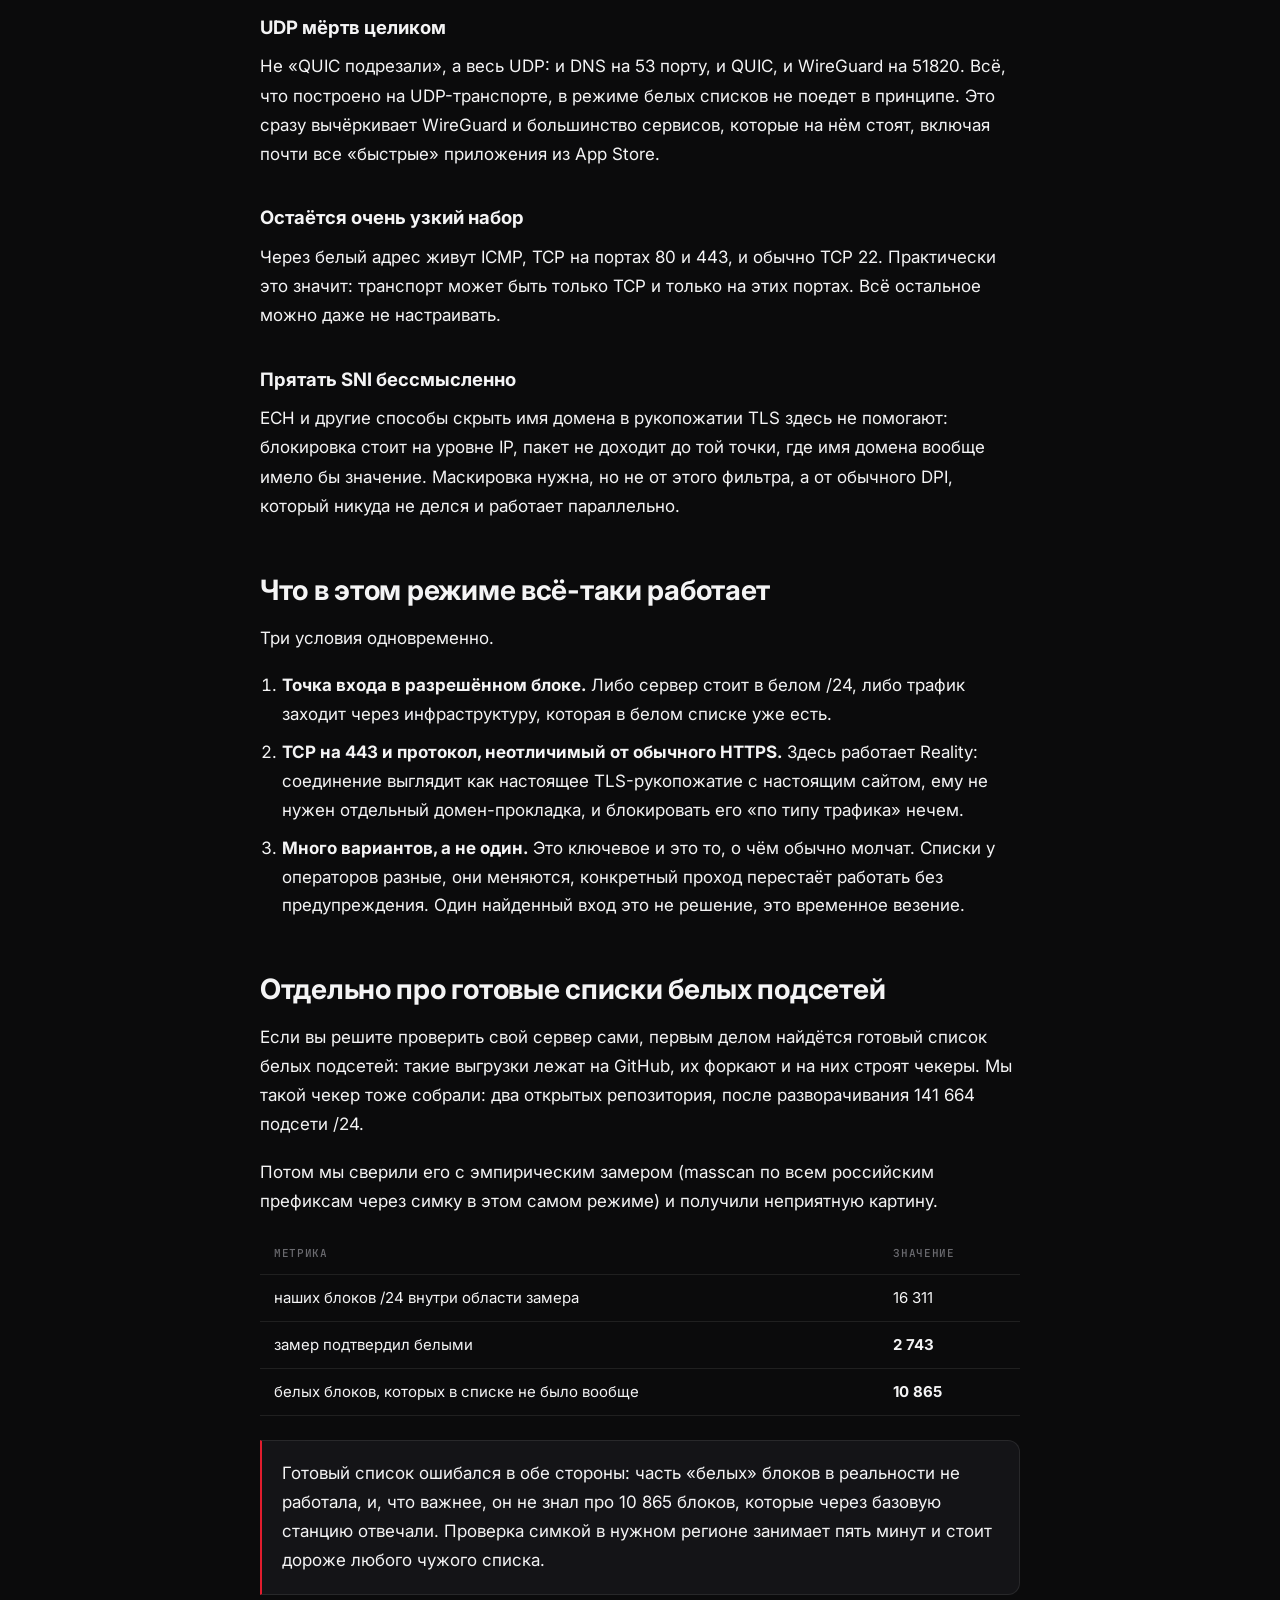
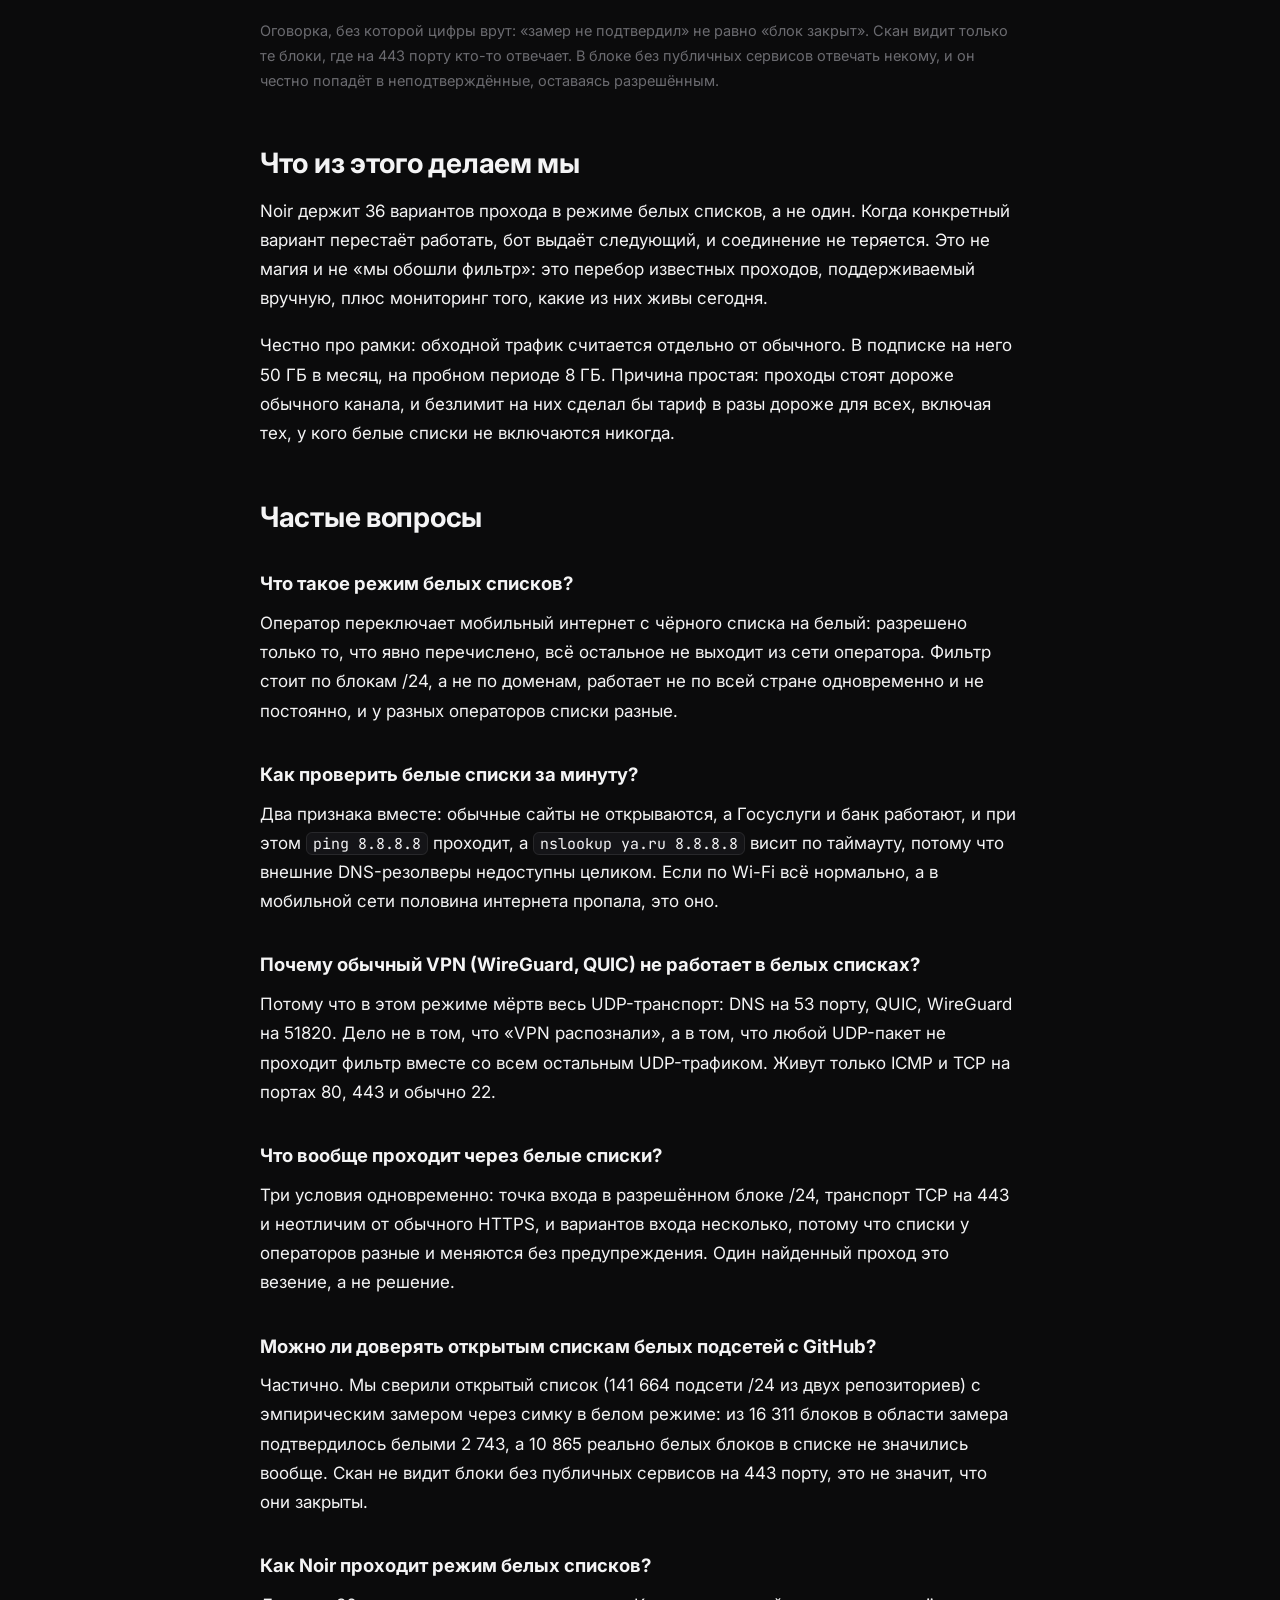
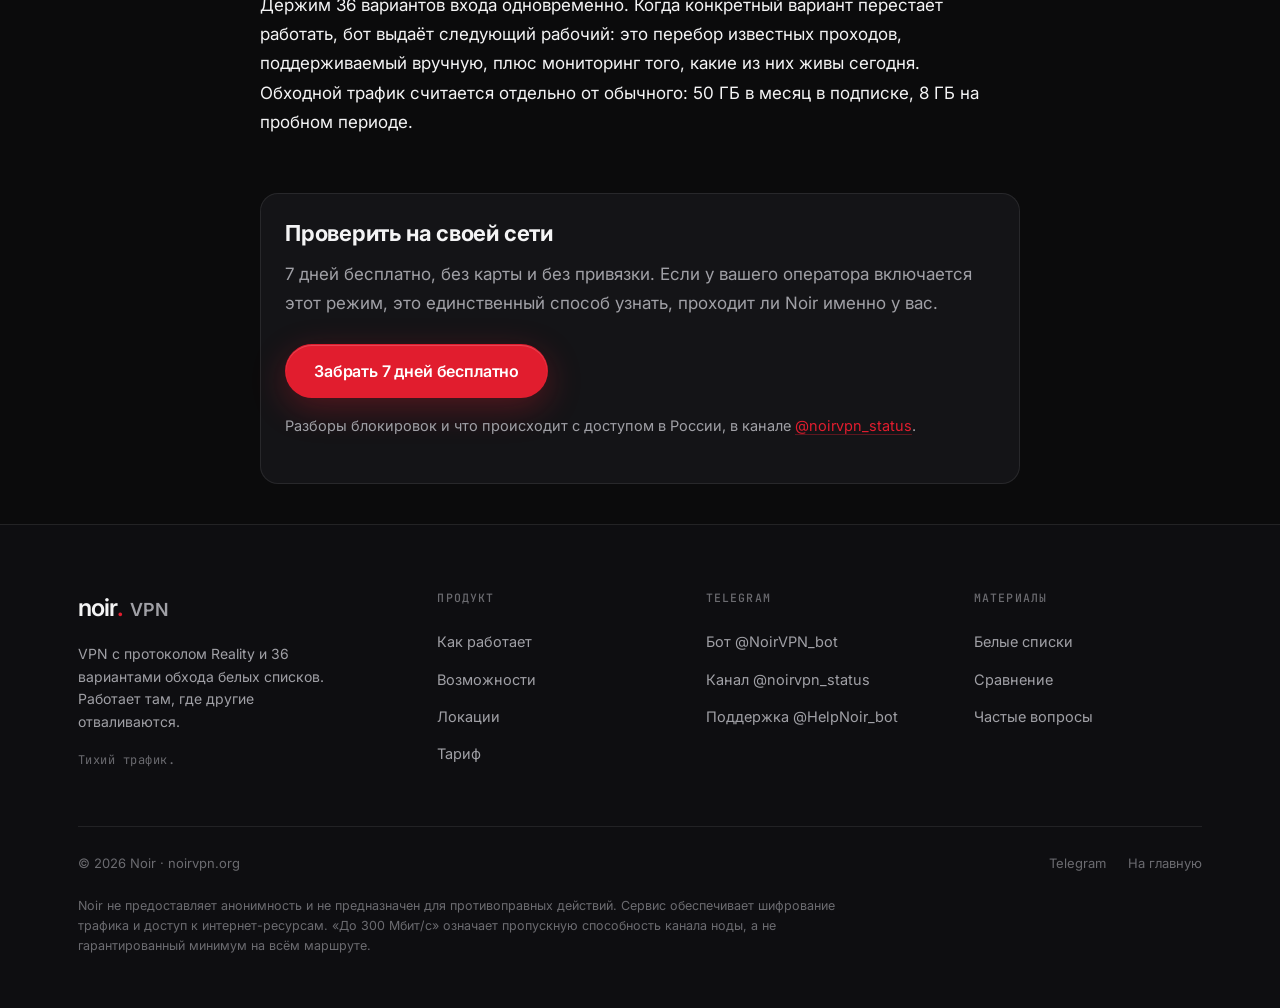
==== commit a723ccb3: "Лендинг: убрано обещание публиковать статус нод в канале" ====
--- a/belye-spiski/index.html
+++ b/belye-spiski/index.html
@@ -323,7 +323,7 @@
     <p>7 дней бесплатно, без карты и без привязки. Если у вашего оператора включается этот режим, это
     единственный способ узнать, проходит ли Noir именно у вас.</p>
     <a class="btn btn-primary btn-lg" href="https://t.me/NoirVPN_bot?start=lp" target="_blank" rel="noopener">Забрать 7 дней бесплатно</a>
-    <p class="note" style="margin-top:16px">Статус нод и инциденты мы пишем в открытый канал
+    <p class="note" style="margin-top:16px">Разборы блокировок и что происходит с доступом в России, в канале
     <a href="https://t.me/noirvpn_status" target="_blank" rel="noopener">@noirvpn_status</a>.</p>
   </div>
 
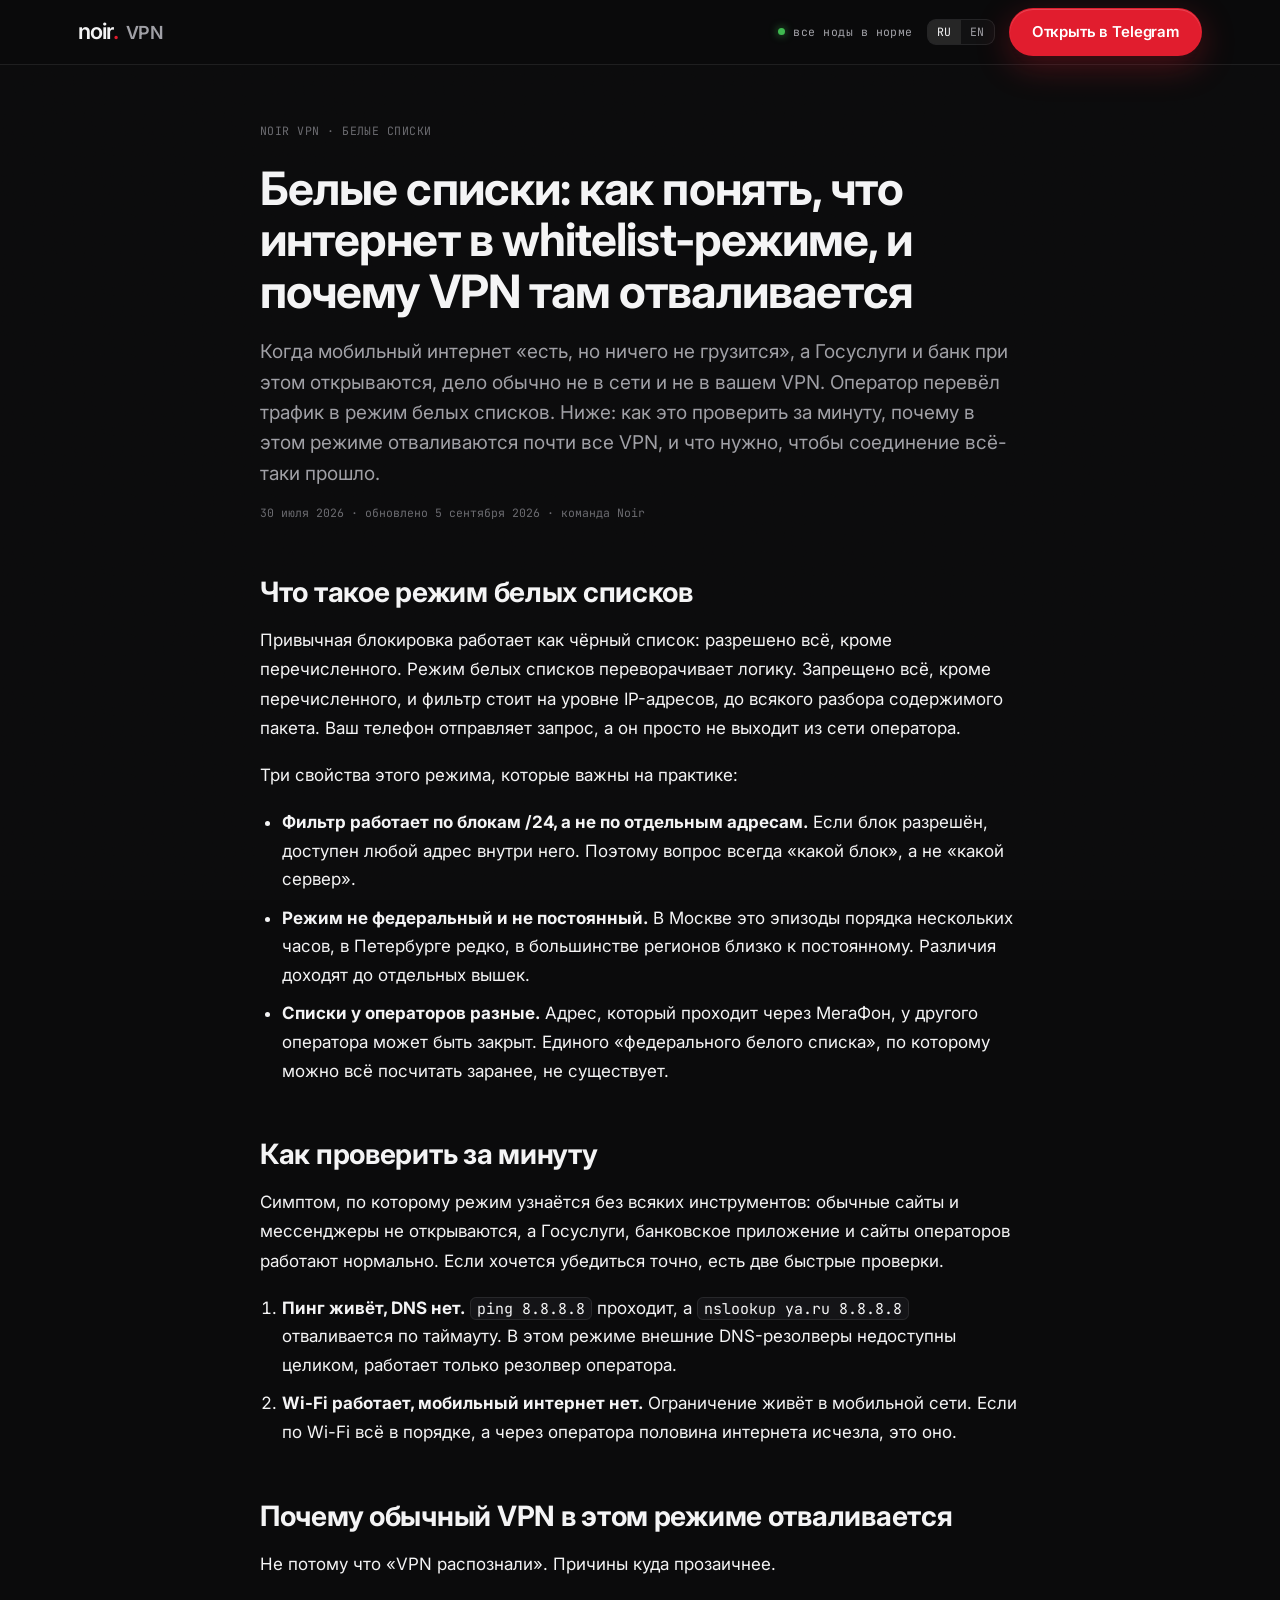
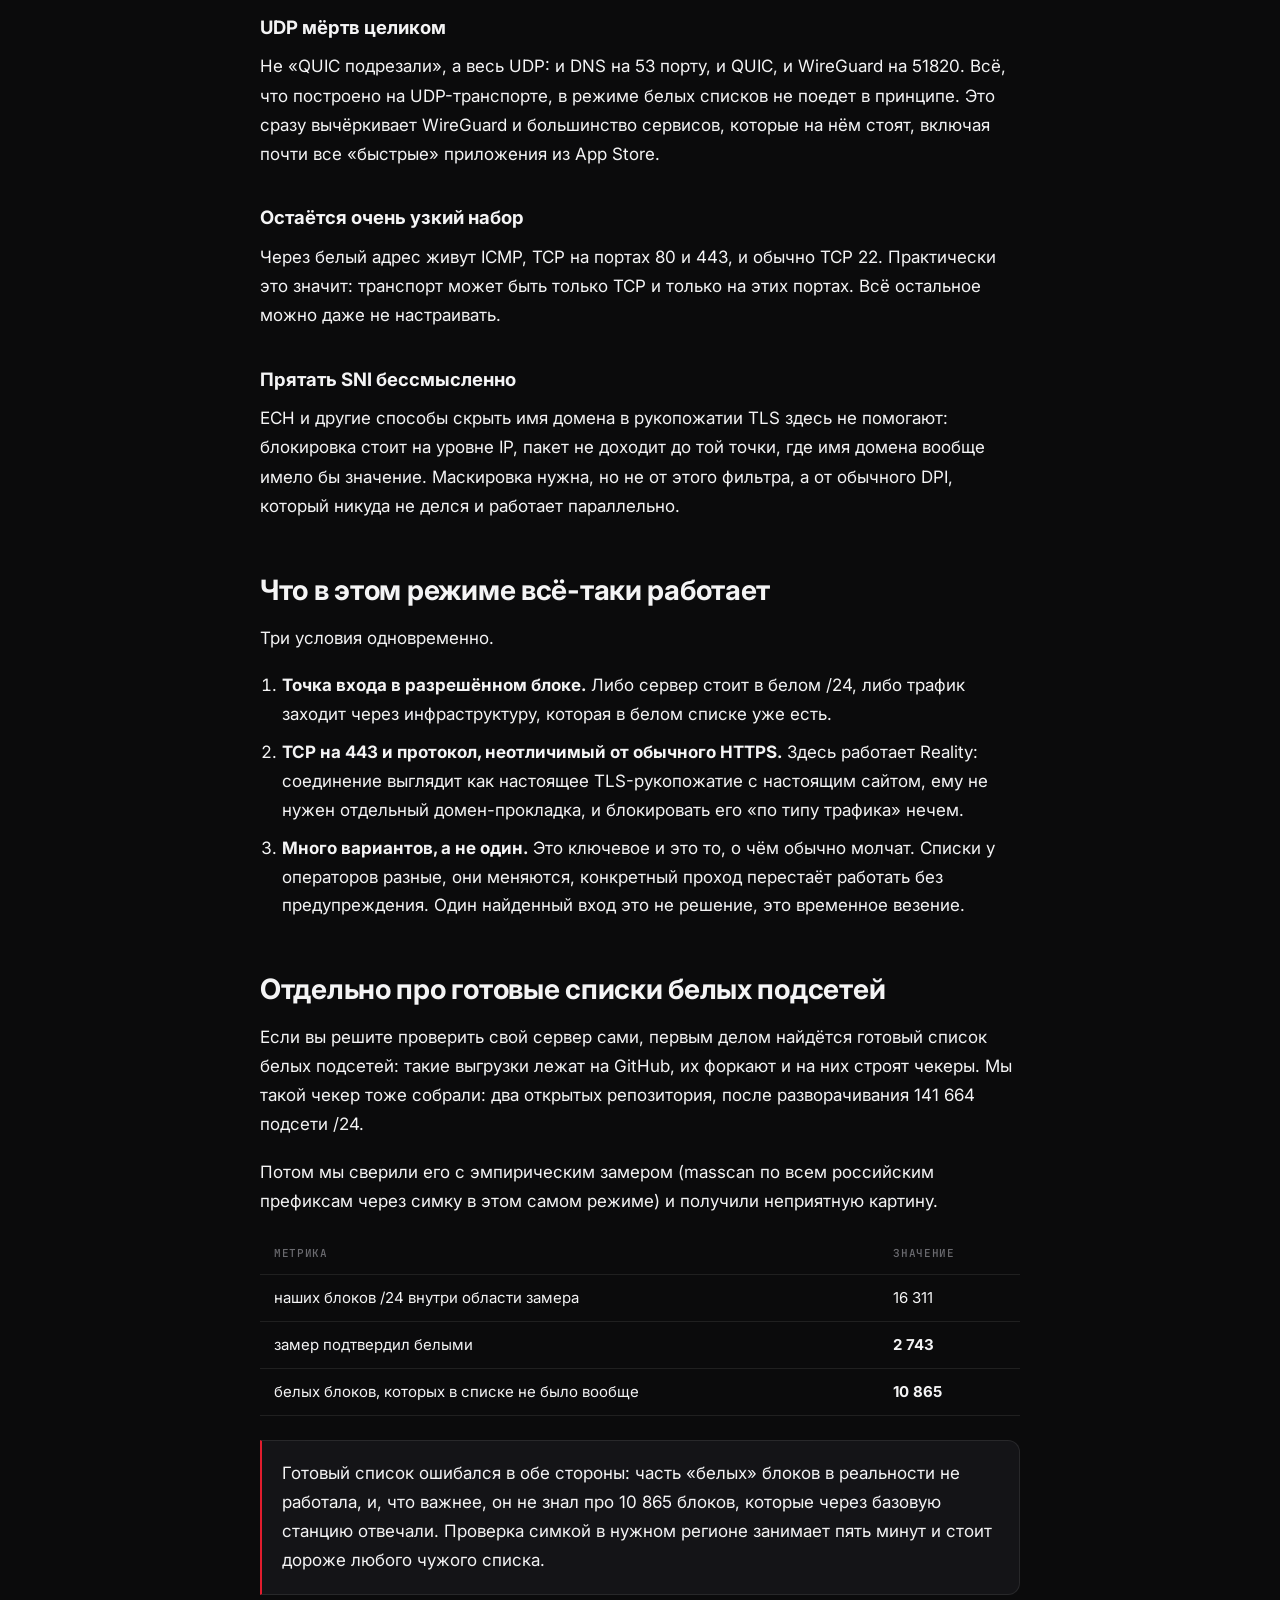
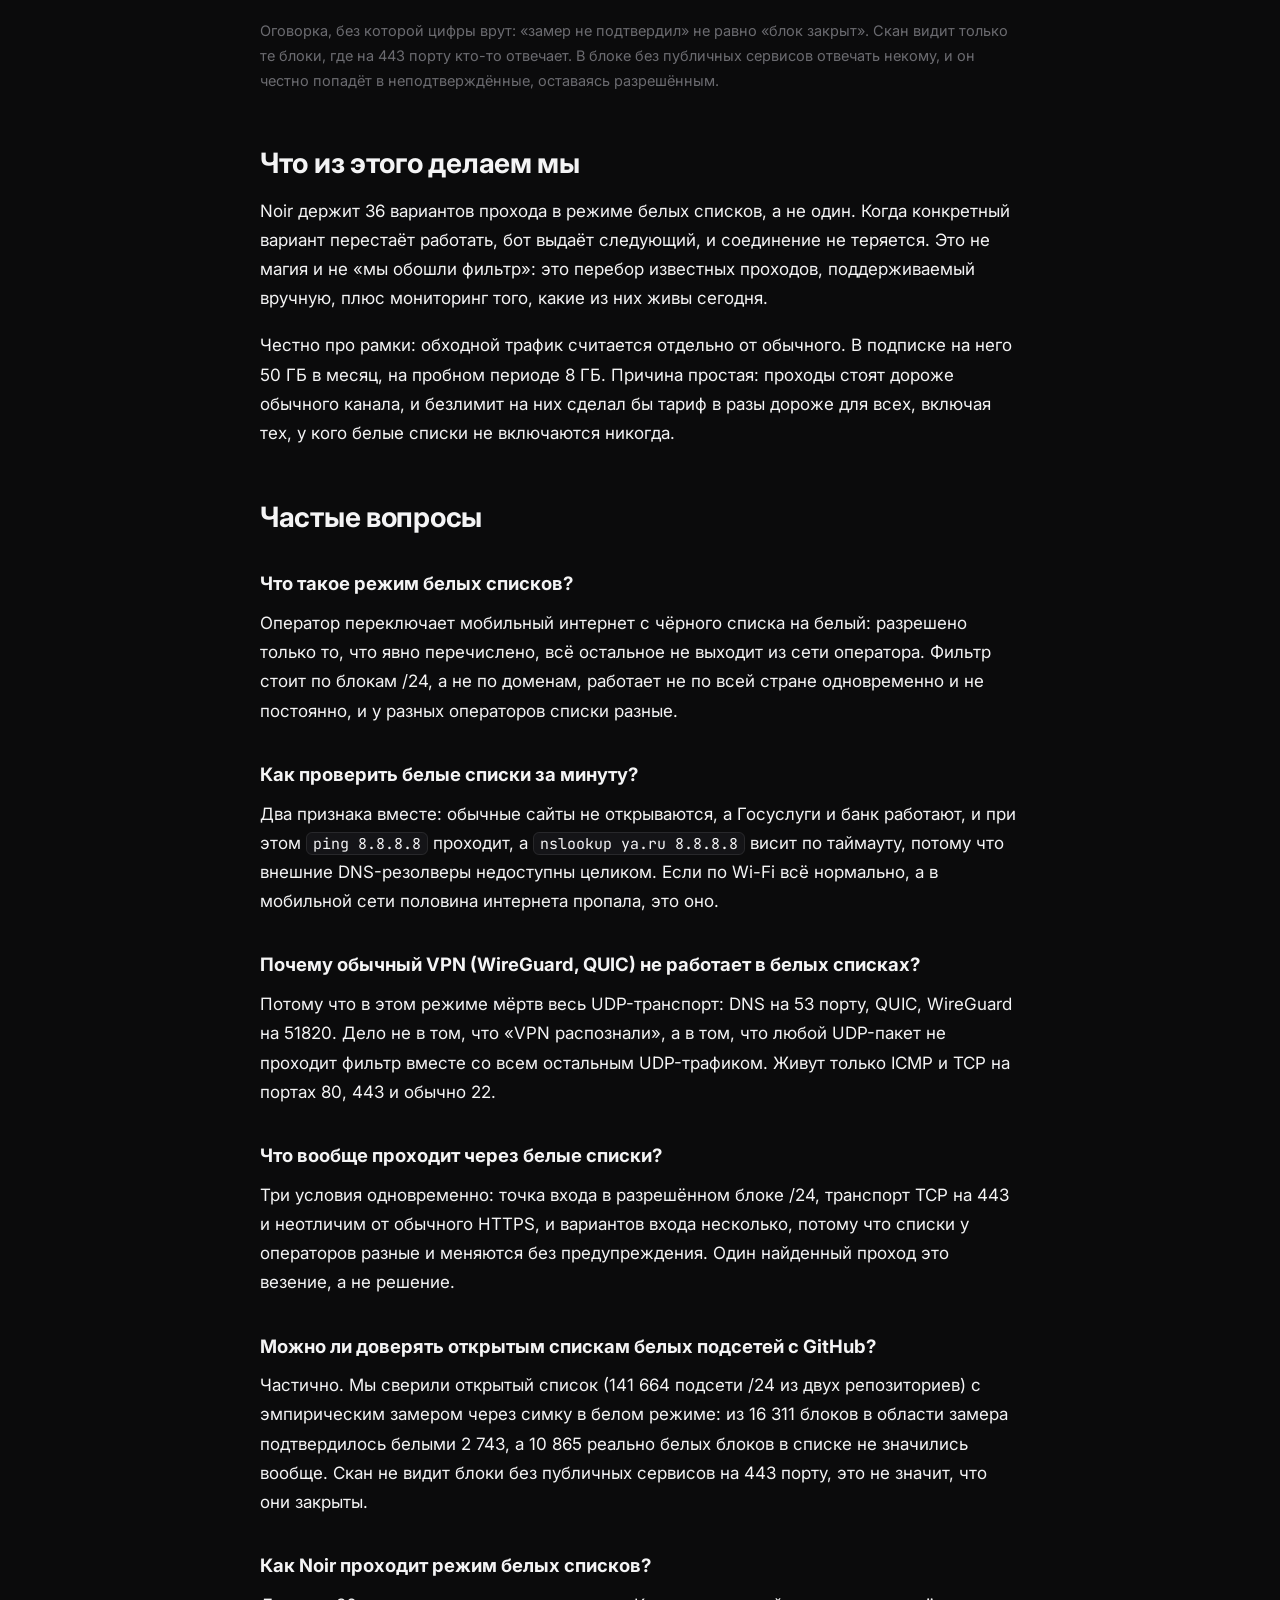
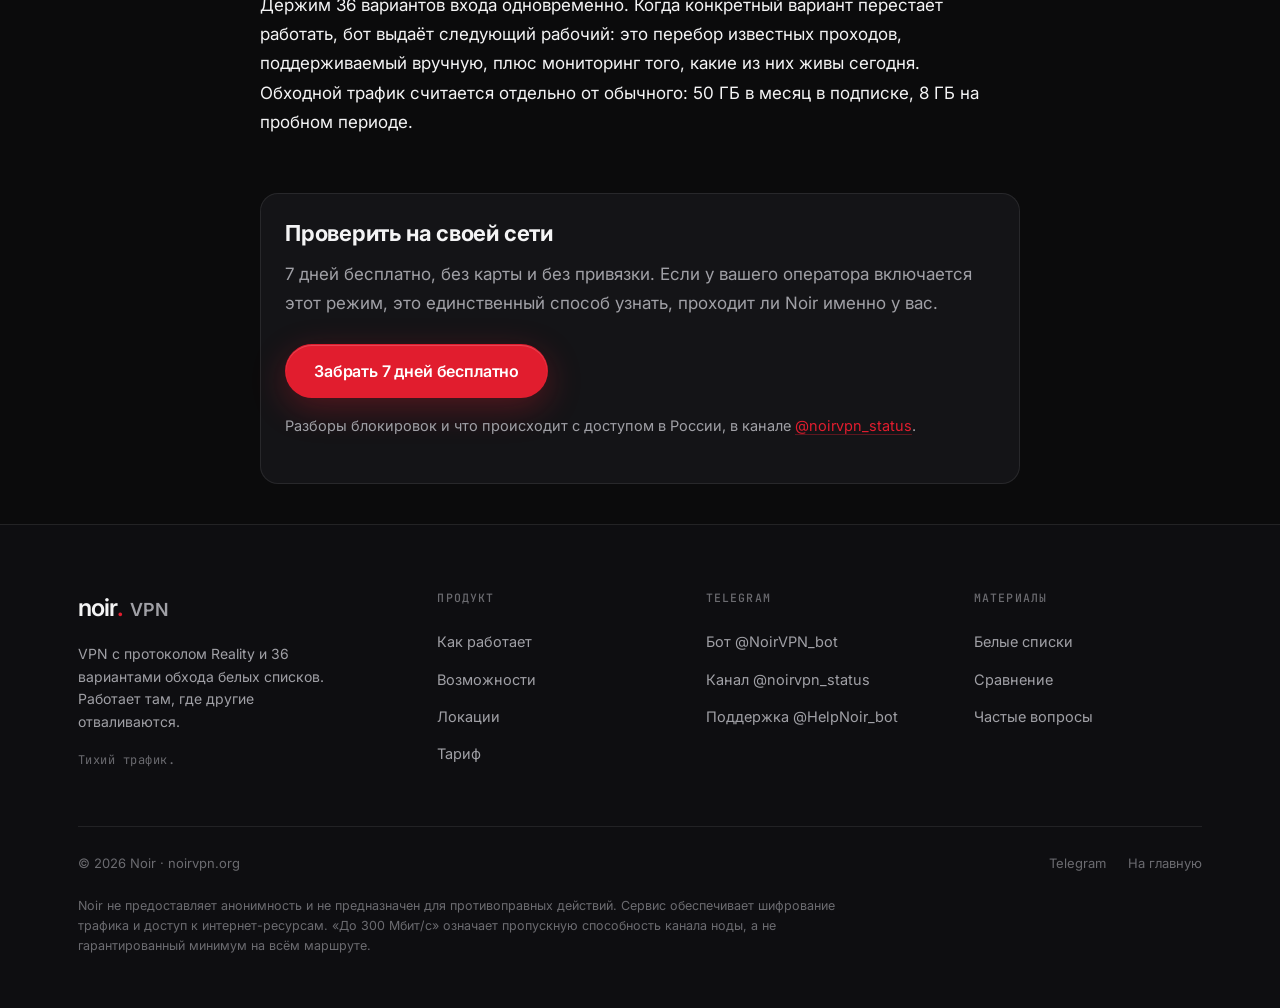
==== commit 52694a39: "Английская версия лендинга: /en/, переключатель RU/EN, hreflang Аудитория — англоязычные ревьюеры по" ====
--- a/belye-spiski/index.html
+++ b/belye-spiski/index.html
@@ -7,6 +7,9 @@
 <meta name="description" content="Что такое режим белых списков у мобильных операторов, как проверить его за минуту, почему WireGuard и QUIC в нём не работают вообще и что нужно, чтобы соединение всё-таки прошло." />
 <meta name="robots" content="index, follow, max-image-preview:large, max-snippet:-1" />
 <link rel="canonical" href="https://noirvpn.org/belye-spiski/" />
+<link rel="alternate" hreflang="ru" href="https://noirvpn.org/belye-spiski/" />
+<link rel="alternate" hreflang="en" href="https://noirvpn.org/en/whitelists/" />
+<link rel="alternate" hreflang="x-default" href="https://noirvpn.org/belye-spiski/" />
 <meta name="theme-color" content="#0B0B0C" />
 
 <!-- Счётчик посещаемости: свой, на s.noirvpn.org. Данные лежат у нас, а не
@@ -16,6 +19,7 @@
 <meta property="og:type" content="article" />
 <meta property="og:site_name" content="Noir VPN" />
 <meta property="og:locale" content="ru_RU" />
+<meta property="og:locale:alternate" content="en_US" />
 <meta property="og:url" content="https://noirvpn.org/belye-spiski/" />
 <meta property="og:title" content="Белые списки: как понять, что интернет в whitelist-режиме" />
 <meta property="og:description" content="Проверка за минуту, почему UDP-протоколы в этом режиме мертвы целиком и что остаётся работать." />
@@ -155,6 +159,10 @@
     <a class="brand" href="/" aria-label="Noir VPN">noir<span class="dot">.</span><span class="vpn">VPN</span></a>
     <div class="nav-cta">
       <span class="nav-status"><span class="live"></span>все ноды в норме</span>
+      <div class="lang" role="group" aria-label="Язык / Language">
+        <span class="lang-on" aria-current="true">RU</span>
+        <a href="/en/whitelists/" hreflang="en" lang="en" data-lang-to="en">EN</a>
+      </div>
       <a class="btn btn-primary" href="https://t.me/NoirVPN_bot?start=lp" target="_blank" rel="noopener">Открыть в Telegram</a>
     </div>
   </div>
@@ -371,6 +379,6 @@
   </div>
 </footer>
 
-<script src="../noir-analytics.js"></script>
+<script src="/noir-analytics.js"></script>
 </body>
 </html>
--- a/noir-landing.css
+++ b/noir-landing.css
@@ -692,3 +692,52 @@
         border-radius:22px 22px 0 0;padding:26px 20px calc(22px + env(safe-area-inset-bottom));}
   .pick.open{transform:translateY(0);}
 }
+
+/* ============================================================
+   ПЕРЕКЛЮЧАТЕЛЬ ЯЗЫКА RU/EN
+   Активный язык — <span>, второй — обычная <a>. Работает без JS.
+   ============================================================ */
+.lang{
+  display:inline-flex;align-items:center;flex:0 0 auto;
+  border:1px solid var(--border);border-radius:9px;overflow:hidden;
+  font-family:var(--mono);font-size:11.5px;letter-spacing:0.04em;
+  background:rgba(244,244,245,0.03);
+}
+.lang > *{
+  display:block;padding:6px 9px;line-height:1;color:var(--muted);
+  transition:color .18s,background .18s;
+}
+.lang a:hover{color:var(--text);background:rgba(244,244,245,0.07);}
+.lang .lang-on{color:var(--text);background:rgba(244,244,245,0.09);cursor:default;}
+.drawer-lang{align-self:flex-start;margin-top:20px;}
+
+/* ---- предложение сменить язык. Никогда не редиректит само ---- */
+.langbar{
+  position:fixed;z-index:70;left:18px;bottom:18px;max-width:min(92vw,340px);
+  display:none;gap:12px;align-items:flex-start;
+  padding:14px 14px 14px 16px;border-radius:14px;
+  background:var(--bg-2);border:1px solid var(--border);
+  box-shadow:0 18px 44px rgba(0,0,0,0.5);
+  opacity:0;transform:translateY(10px);transition:opacity .28s var(--ease),transform .28s var(--ease);
+}
+.langbar.show{display:flex;}
+.langbar.in{opacity:1;transform:translateY(0);}
+.langbar-tx{font-size:14px;line-height:1.45;color:var(--text);}
+.langbar-tx b{display:block;font-weight:600;margin-bottom:2px;}
+.langbar-tx i{font-style:normal;color:var(--muted);font-size:12.5px;}
+.langbar-go{
+  margin-top:10px;display:inline-block;padding:7px 13px;border-radius:9px;
+  background:var(--accent);color:#fff;font-size:13px;font-weight:600;
+}
+.langbar-go:hover{filter:brightness(1.08);}
+.langbar-x{
+  flex:0 0 auto;width:26px;height:26px;border-radius:8px;margin:-2px -2px 0 0;
+  color:var(--muted);font-size:19px;line-height:1;
+  background:transparent;border:0;cursor:pointer;transition:color .18s,background .18s;
+}
+.langbar-x:hover{color:var(--text);background:rgba(244,244,245,0.07);}
+
+@media (max-width:860px){
+  /* внизу живёт липкая кнопка CTA, поэтому на телефоне уводим плашку наверх */
+  .langbar{left:12px;right:12px;bottom:auto;top:74px;max-width:none;}
+}
